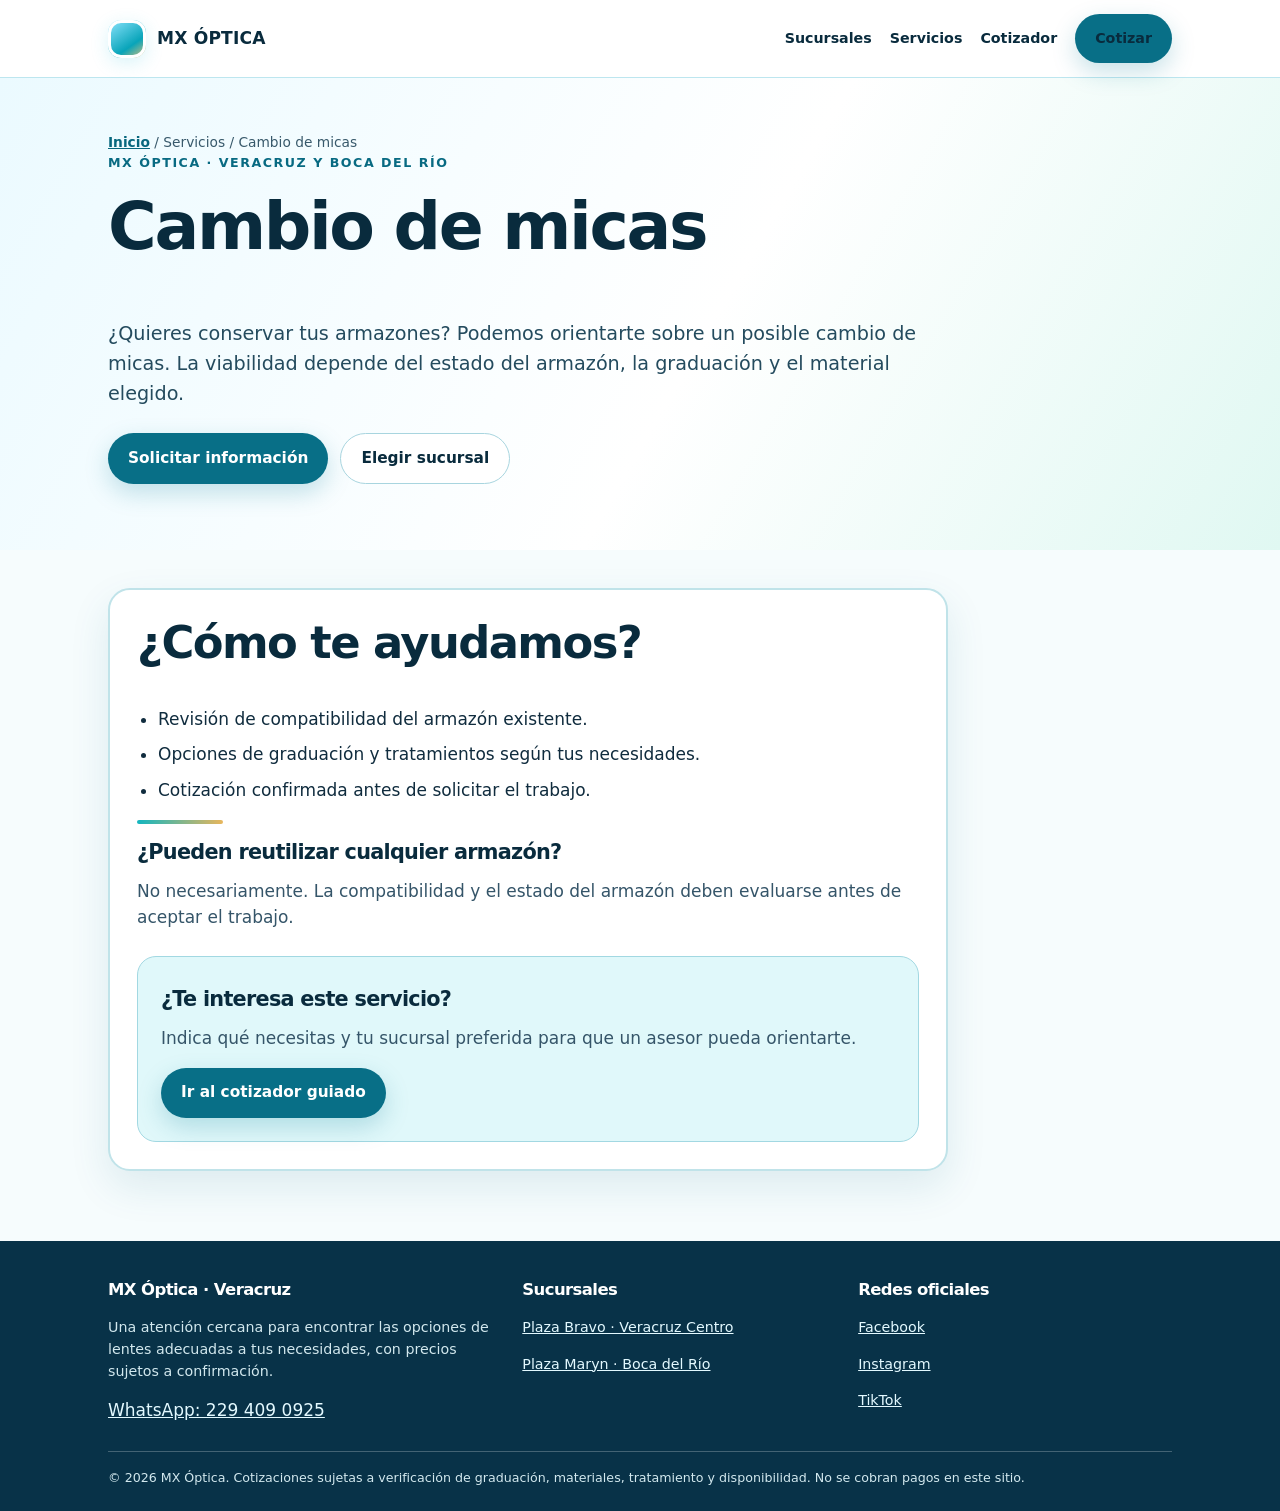
==== sitio/servicios/cambio-de-micas/index.html @ 4ad6c861 "feat: V4 GEO comercial MX Óptica con sucursales y cotizador WhatsApp (preview noindex)" ====
<!doctype html><html lang="es-MX"><head>
<meta charset="utf-8"><meta name="viewport" content="width=device-width, initial-scale=1">
<title>Cambio de micas en Veracruz y Boca del Río | MX Óptica</title><meta name="description" content="Pregunta por el cambio de micas de tus armazones actuales en MX Óptica. Compatibilidad y precios sujetos a revisión."><meta name="theme-color" content="#e9faff">
<meta property="og:type" content="website"><meta property="og:locale" content="es_MX"><meta property="og:site_name" content="MX Óptica"><meta property="og:title" content="Cambio de micas en Veracruz y Boca del Río | MX Óptica"><meta property="og:description" content="Pregunta por el cambio de micas de tus armazones actuales en MX Óptica. Compatibilidad y precios sujetos a revisión.">
<!-- CANONICAL_PENDING_DOMAIN -->
<link rel="stylesheet" href="../../assets/styles.css">
<script type="application/ld+json">{"@context":"https://schema.org","@type":"Service","name":"Cambio de micas","description":"Pregunta por el cambio de micas de tus armazones actuales en MX Óptica. Compatibilidad y precios sujetos a revisión.","areaServed":["Veracruz, Veracruz, México","Boca del Río, Veracruz, México"],"provider":{"@type":"Organization","name":"MX Óptica","telephone":"+52-229-409-0925"}}</script>
</head><body><a class="skip" href="#contenido">Ir al contenido principal</a>
<header class="site-header"><div class="wrap header-inner">
  <a class="logo" href="../../index.html" aria-label="MX Óptica — inicio"><span class="logo-mark" aria-hidden="true"></span><span>MX ÓPTICA</span></a>
  <nav class="site-nav" aria-label="Menú principal">
    <a href="../../index.html#sucursales">Sucursales</a><a href="../../index.html#servicios">Servicios</a><a class="nav-hide-mobile" href="../../index.html#cotizador">Cotizador</a>
    <a class="btn btn-primary" href="../../index.html#cotizador">Cotizar</a>
  </nav>
</div></header><main id="contenido"><section class="page-hero"><div class="wrap"><nav class="breadcrumb" aria-label="Ruta de navegación"><a href="../../index.html">Inicio</a> / Servicios / Cambio de micas</nav><div class="eyebrow">MX Óptica · Veracruz y Boca del Río</div><h1>Cambio de micas</h1><p class="intro">¿Quieres conservar tus armazones? Podemos orientarte sobre un posible cambio de micas. La viabilidad depende del estado del armazón, la graduación y el material elegido.</p><div class="hero-actions"><a href="../../index.html#cotizador" class="btn btn-primary">Solicitar información</a><a href="../../index.html#sucursales" class="btn btn-white">Elegir sucursal</a></div></div></section><section class="page-content"><div class="wrap"><article class="card main-card"><h2>¿Cómo te ayudamos?</h2><ul class="bullet"><li>Revisión de compatibilidad del armazón existente.</li><li>Opciones de graduación y tratamientos según tus necesidades.</li><li>Cotización confirmada antes de solicitar el trabajo.</li></ul><div class="accent-rule"></div><h3>¿Pueden reutilizar cualquier armazón?</h3><p>No necesariamente. La compatibilidad y el estado del armazón deben evaluarse antes de aceptar el trabajo.</p><div class="cta-band"><h3>¿Te interesa este servicio?</h3><p>Indica qué necesitas y tu sucursal preferida para que un asesor pueda orientarte.</p><a href="../../index.html#cotizador" class="btn btn-primary">Ir al cotizador guiado</a></div></article></div></section></main><footer class="site-footer"><div class="wrap">
  <div class="footer-grid"><div><h3>MX Óptica · Veracruz</h3><p>Una atención cercana para encontrar las opciones de lentes adecuadas a tus necesidades, con precios sujetos a confirmación.</p><a href="https://wa.me/522294090925" rel="noopener noreferrer" target="_blank">WhatsApp: 229 409 0925</a></div>
  <div><h3>Sucursales</h3><p><a href="../../sucursales/plaza-bravo/">Plaza Bravo · Veracruz Centro</a></p><p><a href="../../sucursales/plaza-maryn/">Plaza Maryn · Boca del Río</a></p></div>
  <div><h3>Redes oficiales</h3><p><a href="https://www.facebook.com/mxoptica" rel="noopener noreferrer" target="_blank">Facebook</a></p><p><a href="https://www.instagram.com/mxoptica/" rel="noopener noreferrer" target="_blank">Instagram</a></p><p><a href="https://www.tiktok.com/@mxoptica" rel="noopener noreferrer" target="_blank">TikTok</a></p></div></div>
  <div class="footer-bottom">© 2026 MX Óptica. Cotizaciones sujetas a verificación de graduación, materiales, tratamiento y disponibilidad. No se cobran pagos en este sitio.</div>
</div></footer><script src="../../assets/quote.js" defer></script></body></html>
---- sitio/assets/styles.css ----
/* MX Óptica — V4 GEO Celestial Aqua. Comercial pública sin panel. */
:root{color-scheme:light;--sky:#e9faff;--mint:#defbf4;--aqua:#0a8da0;--aqua-deep:#07677e;--navy:#092b3d;--text:#102c3e;--muted:#35586b;--line:#b9e2e9;--surface:#fff;--soft:#f1fcfd;--gold:#e8b65c;--glow:rgba(44,193,221,.18);--radius:22px;--shadow:0 16px 40px rgba(15,103,129,.11)}
*,*::before,*::after{box-sizing:border-box}html{scroll-behavior:smooth}body{margin:0;background:#f6fcfd;color:var(--text);font-family:Inter,ui-sans-serif,system-ui,-apple-system,BlinkMacSystemFont,"Segoe UI",Arial,sans-serif;font-size:17px;line-height:1.55}a{color:var(--aqua-deep)}a:hover{text-decoration-thickness:2px}button,input,select,textarea{font:inherit}button{cursor:pointer}button:focus-visible,a:focus-visible,input:focus-visible,select:focus-visible,textarea:focus-visible{outline:3px solid #e6a437;outline-offset:3px}img{max-width:100%;height:auto}h1,h2,h3,p{margin-top:0}h1,h2,h3{line-height:1.15;letter-spacing:-.035em;color:var(--navy)}h1{font-size:clamp(2.5rem,6.4vw,5.1rem);font-weight:850}h2{font-size:clamp(1.75rem,4vw,2.8rem);font-weight:820}h3{font-size:1.3rem}p{max-width:72ch}small,.small{font-size:.88rem}.muted{color:var(--muted)}.wrap{max-width:1120px;margin-inline:auto;padding-inline:clamp(17px,3vw,28px)}.skip{position:absolute;top:-100px;left:12px;background:white;padding:12px;z-index:999}.skip:focus{top:12px}.site-header{position:sticky;top:0;z-index:40;background:rgba(255,255,255,.97);border-bottom:1px solid #bde6ef;backdrop-filter:blur(16px)}.header-inner{min-height:77px;display:flex;align-items:center;justify-content:space-between;gap:22px}.logo{display:flex;align-items:center;gap:11px;text-decoration:none;color:var(--navy);font-weight:900;letter-spacing:.01em;white-space:nowrap;font-size:1.07rem}.logo-mark{display:inline-block;width:38px;height:38px;border-radius:13px;background:linear-gradient(145deg,#90e6ff,#08a4b9 65%,#e9c177);box-shadow:inset 0 0 0 3px #fff,0 5px 18px var(--glow)}.site-nav{display:flex;align-items:center;gap:18px;flex-wrap:wrap}.site-nav a{text-decoration:none;font-size:.89rem;color:var(--navy);font-weight:720}.site-nav a:hover{text-decoration:underline}.btn{border:0;border-radius:999px;display:inline-flex;align-items:center;justify-content:center;text-decoration:none;padding:13px 20px;min-height:48px;font-size:.96rem;font-weight:800;gap:8px;transition:transform .18s,box-shadow .18s;white-space:normal;text-align:center}.btn:hover{transform:translateY(-1px)}.btn-primary{color:#fff;background:#086f87;box-shadow:0 9px 24px rgba(0,122,149,.22)}.btn-primary:hover{color:#fff;background:#075b71}.btn-white{background:#fff;border:1px solid #a8d5df;color:var(--navy)}.btn-white:hover{color:var(--navy)}.btn-outline{border:2px solid #087789;color:#075870;background:#f0fdff}.topline{padding:9px 0;text-align:center;font-size:.84rem;font-weight:750;letter-spacing:.02em;background:#0b647a;color:#fff}.hero{position:relative;overflow:hidden;background:radial-gradient(circle at 84% 15%,#b8f2ff 0%,transparent 38%),linear-gradient(115deg,#fafdff 0%,#e6faff 48%,#def9f4 80%,#fff6e9 100%);padding:clamp(36px,6vw,84px) 0 clamp(44px,6vw,74px)}.hero-grid{display:grid;grid-template-columns:1.15fr .85fr;align-items:center;gap:42px}.eyebrow{text-transform:uppercase;font-weight:900;color:#086a82;letter-spacing:.12em;font-size:.79rem;margin-bottom:15px}.hero-lead{font-size:clamp(1.08rem,2.2vw,1.28rem);line-height:1.6;color:#254c60;max-width:52ch}.hero-actions{display:flex;gap:12px;flex-wrap:wrap;margin:24px 0}.highlights{display:flex;flex-wrap:wrap;gap:9px;margin-top:20px}.chip{border:1px solid #9dd9e1;color:#075769;background:#e7fbff;font-weight:750;font-size:.85rem;border-radius:999px;padding:8px 12px}.optic-art{height:410px;border-radius:40px;position:relative;isolation:isolate;overflow:hidden;background:radial-gradient(circle at 40% 25%,#fff 0%,#dafaff 25%,#66c6db 68%,#0f829d 100%);border:8px solid #fff;box-shadow:0 30px 65px rgba(16,123,151,.22)}.optic-art::before{content:"";position:absolute;width:350px;height:350px;max-width:85%;aspect-ratio:1;border:22px solid rgba(255,255,255,.8);border-radius:50%;top:-48px;right:-60px;box-shadow:0 0 0 18px rgba(230,195,109,.35),inset 0 0 38px rgba(8,122,160,.14)}.optic-art::after{content:"";position:absolute;inset:40% -30% -90%;border-radius:50%;background:radial-gradient(circle,rgba(3,65,87,.85),transparent 70%);z-index:-1}.optic-motto{position:absolute;bottom:32px;left:27px;right:22px;color:#fff;font-size:2.05rem;font-weight:900;letter-spacing:-.04em;text-shadow:0 2px 15px rgba(2,72,101,.55);line-height:1.07}.optic-motto small{display:block;color:#fff;font-size:.85rem;letter-spacing:.06em;margin-bottom:14px;font-weight:700}.section{padding:clamp(42px,7vw,84px) 0}.section-white{background:white}.section-sky{background:linear-gradient(135deg,#eefbff,#dff9f3)}.section-head{max-width:760px;margin-bottom:24px}.section-head p{font-size:1.06rem;color:var(--muted)}.grid{display:grid;grid-template-columns:repeat(3,minmax(0,1fr));gap:17px}.grid-2{display:grid;grid-template-columns:repeat(2,minmax(0,1fr));gap:18px}.card{background:#fff;border:2px solid #c0e3e9;border-radius:var(--radius);padding:clamp(19px,2.3vw,27px);box-shadow:var(--shadow)}.card p{color:#355569}.card a:not(.btn){font-weight:800}.kicker{color:#08718a;font-size:.78rem;letter-spacing:.11em;text-transform:uppercase;font-weight:900}.card h3{margin:8px 0 13px}.inline-tags{display:flex;gap:9px;flex-wrap:wrap}.tag{border-radius:12px;padding:6px 10px;background:#e5f9fc;font-size:.78rem;font-weight:800;color:#166079}.service-card{display:flex;flex-direction:column}.service-card .go{margin-top:auto;padding-top:16px}.section-cta{padding:24px;background:#083b51;color:#fff;border-radius:25px;display:flex;justify-content:space-between;align-items:center;gap:20px}.section-cta h2{font-size:1.6rem;color:white;margin:0}.section-cta p{margin:4px 0;color:#dcf7fc}.hours{width:100%;border-collapse:collapse;margin:10px 0 20px}.hours td{border-bottom:1px solid #c4e3e8;padding:9px 4px;vertical-align:top}.hours td:last-child{text-align:right;font-weight:750}.geo-branches .card{height:100%}.geo-branches address{font-style:normal;font-weight:650;margin:12px 0}.geo-branches .links{display:flex;gap:9px;flex-wrap:wrap}.quote-grid{display:grid;grid-template-columns:1.04fr .96fr;gap:18px;align-items:start}.input-row{margin-bottom:15px}.input-row label{display:block;font-weight:760;color:#112f41;margin-bottom:7px}.field{width:100%;display:block;min-height:50px;background:#fff;border:2px solid #a9d4dd;border-radius:13px;padding:12px 14px;color:#112c3e}.field:focus-visible{outline:none;border-color:#006b83;box-shadow:0 0 0 4px rgba(8,141,160,.16)}textarea.field{min-height:96px;resize:vertical}.quote-summary{position:sticky;top:100px}.summary-line{display:flex;justify-content:space-between;gap:20px;border-bottom:1px solid #bfdee5;padding:13px 0}.summary-line strong{text-align:right}.note{border-left:5px solid #ba8725;padding:14px 17px;border-radius:10px;background:#fff6df;color:#58421d;font-size:.93rem}.quote-state{font-size:1.1rem;font-weight:900;color:#006b84;margin:18px 0}.quote-summary .btn{width:100%;margin-top:15px}.footnote{font-size:.85rem;color:#456275}.faq{max-width:860px;display:grid;gap:12px}.faq details{border:2px solid #bbdfe8;border-radius:17px;background:#fff;padding:17px 19px}.faq summary{font-size:1.04rem;color:var(--navy);font-weight:800;cursor:pointer}.faq p{margin:14px 0 0;color:var(--muted)}.breadcrumb{font-size:.86rem;color:#38596b;padding-top:22px}.breadcrumb a{font-weight:700}.page-hero{background:linear-gradient(120deg,#ebfaff,#fff 55%,#e0f8f2);padding:32px 0 42px}.page-hero h1{font-size:clamp(2.25rem,6vw,4.15rem);max-width:920px}.page-hero .intro{font-size:1.2rem;max-width:70ch;color:#244b5e}.page-content{padding:38px 0 70px}.page-content .main-card{max-width:840px}.bullet{padding-left:21px}.bullet li{margin:9px 0}.cta-band{margin-top:25px;padding:23px;border-radius:19px;background:#e0f8fa;border:1px solid #a2d8e2}.site-footer{background:#083248;color:#fff;padding:40px 0 23px}.footer-grid{display:grid;grid-template-columns:1.25fr 1fr 1fr;gap:22px}.site-footer a{color:#e3f9ff}.site-footer h3{color:#fff;font-size:1.03rem}.site-footer p{color:#d2e8ee;font-size:.89rem}.footer-bottom{border-top:1px solid rgba(255,255,255,.24);margin-top:26px;padding-top:16px;font-size:.79rem;color:#d2e8ee}.sr-only{position:absolute!important;width:1px;height:1px;clip:rect(0,0,0,0);white-space:nowrap;overflow:hidden}.accent-rule{height:4px;max-width:86px;background:linear-gradient(90deg,#13b6c0,#e8b65c);border-radius:3px;margin:17px 0}.pill-verified{display:inline-flex;gap:8px;align-items:center;background:#dff8f4;border:1px solid #a5dcd4;border-radius:12px;padding:9px 12px;color:#075d57;font-weight:760;font-size:.84rem}.foot-links{display:flex;gap:14px;flex-wrap:wrap}.empty-price{background:#eaf8fb;border:2px solid #a7d4df;border-radius:14px;padding:14px;text-align:center;font-weight:850;color:#075b71}.callout{padding:20px;border-radius:19px;border:2px solid #b7dee5;background:#f0fbfd}
@media(max-width:900px){.hero-grid{grid-template-columns:1fr}.optic-art{height:260px}.grid{grid-template-columns:repeat(2,minmax(0,1fr))}.quote-grid,.footer-grid{grid-template-columns:1fr}.quote-summary{position:static}.site-nav{gap:12px}.section-cta{flex-wrap:wrap}}
@media(max-width:600px){body{font-size:17px}.header-inner{padding-block:11px;min-height:70px;align-items:flex-start}.site-nav{justify-content:flex-end;gap:9px}.site-nav a{font-size:.82rem}.site-nav .nav-hide-mobile{display:none}.logo{font-size:.98rem}.logo-mark{width:31px;height:31px}.header-inner>.btn{display:none}.grid,.grid-2{grid-template-columns:1fr}.hero{padding:33px 0 48px}.optic-art{height:230px;border-width:6px}.optic-motto{font-size:1.75rem}.hero-actions>.btn{width:100%}.section{padding:40px 0}.card{padding:20px}.quote-summary .summary-line{font-size:.94rem}.site-footer{padding-top:30px}}
@media(prefers-reduced-motion:reduce){*,*::before,*::after{scroll-behavior:auto!important;transition:none!important}}
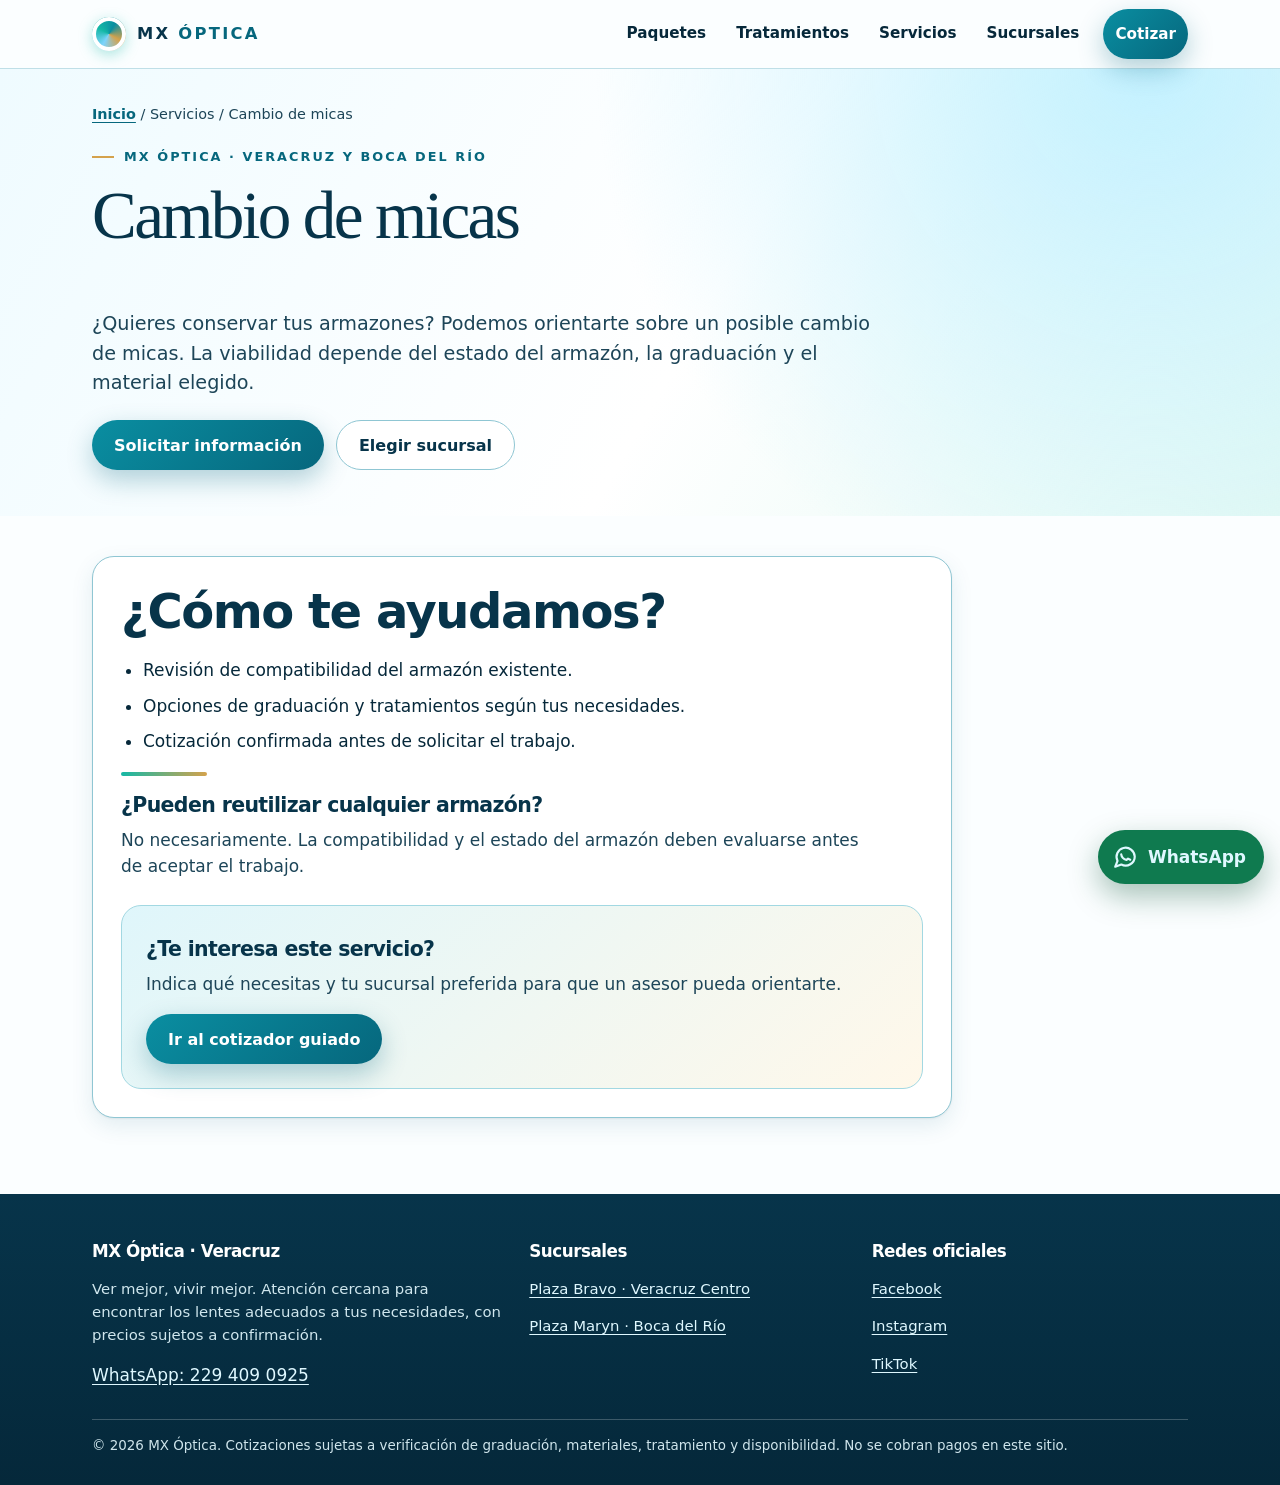
==== commit 994273a8: "feat(v5): diseño cinematográfico «Ver mejor, vivir mejor» en rama aislada - Portada con la protagoni" ====
--- a/sitio/servicios/cambio-de-micas/index.html
+++ b/sitio/servicios/cambio-de-micas/index.html
@@ -1,20 +1,29 @@
-<!doctype html><html lang="es-MX"><head>
-<meta charset="utf-8"><meta name="viewport" content="width=device-width, initial-scale=1">
-<title>Cambio de micas en Veracruz y Boca del Río | MX Óptica</title><meta name="description" content="Pregunta por el cambio de micas de tus armazones actuales en MX Óptica. Compatibilidad y precios sujetos a revisión."><meta name="theme-color" content="#e9faff">
+<!doctype html><html lang="es-MX" class="no-js"><head>
+<meta charset="utf-8"><script>document.documentElement.className=document.documentElement.className.replace('no-js','js')</script><meta name="viewport" content="width=device-width, initial-scale=1">
+<title>Cambio de micas en Veracruz y Boca del Río | MX Óptica</title><meta name="description" content="Pregunta por el cambio de micas de tus armazones actuales en MX Óptica. Compatibilidad y precios sujetos a revisión."><meta name="theme-color" content="#07344a">
 <meta property="og:type" content="website"><meta property="og:locale" content="es_MX"><meta property="og:site_name" content="MX Óptica"><meta property="og:title" content="Cambio de micas en Veracruz y Boca del Río | MX Óptica"><meta property="og:description" content="Pregunta por el cambio de micas de tus armazones actuales en MX Óptica. Compatibilidad y precios sujetos a revisión.">
-<!-- CANONICAL_PENDING_DOMAIN -->
+<link rel="canonical" href="https://mxoptica.com/servicios/cambio-de-micas/">
+<meta property="og:url" content="https://mxoptica.com/servicios/cambio-de-micas/">
 <link rel="stylesheet" href="../../assets/styles.css">
-<script type="application/ld+json">{"@context":"https://schema.org","@type":"Service","name":"Cambio de micas","description":"Pregunta por el cambio de micas de tus armazones actuales en MX Óptica. Compatibilidad y precios sujetos a revisión.","areaServed":["Veracruz, Veracruz, México","Boca del Río, Veracruz, México"],"provider":{"@type":"Organization","name":"MX Óptica","telephone":"+52-229-409-0925"}}</script>
+<script type="application/ld+json">{"@context":"https://schema.org","@type":"Service","name":"Cambio de micas","description":"Pregunta por el cambio de micas de tus armazones actuales en MX Óptica. Compatibilidad y precios sujetos a revisión.","areaServed":["Veracruz, Veracruz, México","Boca del Río, Veracruz, México"],"provider":{"@type":"Organization","name":"MX Óptica","telephone":"+52-229-409-0925","url":"https://mxoptica.com/"},"url":"https://mxoptica.com/servicios/cambio-de-micas/"}</script>
+<script async src="https://www.googletagmanager.com/gtag/js?id=G-1YKC3ZT1P1"></script>
+<script>window.dataLayer=window.dataLayer||[];function gtag(){dataLayer.push(arguments);}gtag('js',new Date());gtag('config','G-1YKC3ZT1P1',{allow_google_signals:false,allow_ad_personalization_signals:false});</script>
 </head><body><a class="skip" href="#contenido">Ir al contenido principal</a>
 <header class="site-header"><div class="wrap header-inner">
-  <a class="logo" href="../../index.html" aria-label="MX Óptica — inicio"><span class="logo-mark" aria-hidden="true"></span><span>MX ÓPTICA</span></a>
-  <nav class="site-nav" aria-label="Menú principal">
-    <a href="../../index.html#sucursales">Sucursales</a><a href="../../index.html#servicios">Servicios</a><a class="nav-hide-mobile" href="../../index.html#cotizador">Cotizador</a>
-    <a class="btn btn-primary" href="../../index.html#cotizador">Cotizar</a>
+  <a class="logo" href="../../" aria-label="MX Óptica — inicio"><span class="logo-mark" aria-hidden="true"></span><span>MX <b>ÓPTICA</b></span></a>
+  <button class="menu-toggle" type="button" aria-expanded="false" aria-controls="menu-principal" aria-label="Abrir menú"><span class="bars" aria-hidden="true"></span></button>
+  <nav class="site-nav" id="menu-principal" aria-label="Menú principal">
+    <a href="../../#paquetes">Paquetes</a><a href="../../#tratamientos">Tratamientos</a><a href="../../#servicios">Servicios</a><a href="../../#sucursales">Sucursales</a>
+    <a class="btn btn-primary" href="../../#cotizador">Cotizar</a>
   </nav>
-</div></header><main id="contenido"><section class="page-hero"><div class="wrap"><nav class="breadcrumb" aria-label="Ruta de navegación"><a href="../../index.html">Inicio</a> / Servicios / Cambio de micas</nav><div class="eyebrow">MX Óptica · Veracruz y Boca del Río</div><h1>Cambio de micas</h1><p class="intro">¿Quieres conservar tus armazones? Podemos orientarte sobre un posible cambio de micas. La viabilidad depende del estado del armazón, la graduación y el material elegido.</p><div class="hero-actions"><a href="../../index.html#cotizador" class="btn btn-primary">Solicitar información</a><a href="../../index.html#sucursales" class="btn btn-white">Elegir sucursal</a></div></div></section><section class="page-content"><div class="wrap"><article class="card main-card"><h2>¿Cómo te ayudamos?</h2><ul class="bullet"><li>Revisión de compatibilidad del armazón existente.</li><li>Opciones de graduación y tratamientos según tus necesidades.</li><li>Cotización confirmada antes de solicitar el trabajo.</li></ul><div class="accent-rule"></div><h3>¿Pueden reutilizar cualquier armazón?</h3><p>No necesariamente. La compatibilidad y el estado del armazón deben evaluarse antes de aceptar el trabajo.</p><div class="cta-band"><h3>¿Te interesa este servicio?</h3><p>Indica qué necesitas y tu sucursal preferida para que un asesor pueda orientarte.</p><a href="../../index.html#cotizador" class="btn btn-primary">Ir al cotizador guiado</a></div></article></div></section></main><footer class="site-footer"><div class="wrap">
-  <div class="footer-grid"><div><h3>MX Óptica · Veracruz</h3><p>Una atención cercana para encontrar las opciones de lentes adecuadas a tus necesidades, con precios sujetos a confirmación.</p><a href="https://wa.me/522294090925" rel="noopener noreferrer" target="_blank">WhatsApp: 229 409 0925</a></div>
+</div></header>
+<main id="contenido"><section class="page-hero"><div class="wrap"><nav class="breadcrumb" aria-label="Ruta de navegación"><a href="../../">Inicio</a> / Servicios / Cambio de micas</nav><div class="eyebrow">MX Óptica · Veracruz y Boca del Río</div><h1>Cambio de micas</h1><p class="intro">¿Quieres conservar tus armazones? Podemos orientarte sobre un posible cambio de micas. La viabilidad depende del estado del armazón, la graduación y el material elegido.</p><div class="hero-actions"><a href="../../#cotizador" class="btn btn-primary">Solicitar información</a><a href="../../#sucursales" class="btn btn-white">Elegir sucursal</a></div></div></section><section class="page-content"><div class="wrap"><article class="card main-card"><h2>¿Cómo te ayudamos?</h2><ul class="bullet"><li>Revisión de compatibilidad del armazón existente.</li><li>Opciones de graduación y tratamientos según tus necesidades.</li><li>Cotización confirmada antes de solicitar el trabajo.</li></ul><div class="accent-rule"></div><h3>¿Pueden reutilizar cualquier armazón?</h3><p>No necesariamente. La compatibilidad y el estado del armazón deben evaluarse antes de aceptar el trabajo.</p><div class="cta-band"><h3>¿Te interesa este servicio?</h3><p>Indica qué necesitas y tu sucursal preferida para que un asesor pueda orientarte.</p><a href="../../#cotizador" class="btn btn-primary">Ir al cotizador guiado</a></div></article></div></section></main>
+<footer class="site-footer"><div class="wrap">
+  <div class="footer-grid"><div><h3>MX Óptica · Veracruz</h3><p>Ver mejor, vivir mejor. Atención cercana para encontrar los lentes adecuados a tus necesidades, con precios sujetos a confirmación.</p><a href="https://wa.me/522294090925" rel="noopener noreferrer" target="_blank">WhatsApp: 229 409 0925</a></div>
   <div><h3>Sucursales</h3><p><a href="../../sucursales/plaza-bravo/">Plaza Bravo · Veracruz Centro</a></p><p><a href="../../sucursales/plaza-maryn/">Plaza Maryn · Boca del Río</a></p></div>
   <div><h3>Redes oficiales</h3><p><a href="https://www.facebook.com/mxoptica" rel="noopener noreferrer" target="_blank">Facebook</a></p><p><a href="https://www.instagram.com/mxoptica/" rel="noopener noreferrer" target="_blank">Instagram</a></p><p><a href="https://www.tiktok.com/@mxoptica" rel="noopener noreferrer" target="_blank">TikTok</a></p></div></div>
   <div class="footer-bottom">© 2026 MX Óptica. Cotizaciones sujetas a verificación de graduación, materiales, tratamiento y disponibilidad. No se cobran pagos en este sitio.</div>
-</div></footer><script src="../../assets/quote.js" defer></script></body></html>+</div>
+<a class="wa-float" href="https://wa.me/522294090925" target="_blank" rel="noopener noreferrer" data-wa-location="flotante" aria-label="Escribir a MX Óptica por WhatsApp"><svg viewBox="0 0 24 24" fill="none" stroke="currentColor" stroke-width="2" stroke-linecap="round" stroke-linejoin="round" aria-hidden="true"><path d="M21 11.5a8.4 8.4 0 0 1-12.4 7.4L3 21l2.1-5.4A8.4 8.4 0 1 1 21 11.5z"/><path d="M8.5 9.5c.3 2.2 2.3 4.4 4.9 5.2l1.4-1.2 2 1"/></svg><span class="wa-label">WhatsApp</span></a>
+</footer>
+<script src="../../assets/site.js" defer></script><script src="../../assets/precios.js" defer></script><script src="../../assets/quote.js" defer></script><script src="../../assets/analytics.js" defer></script></body></html>
--- a/sitio/assets/styles.css
+++ b/sitio/assets/styles.css
@@ -1,6 +1,328 @@
-/* MX Óptica — V4 GEO Celestial Aqua. Comercial pública sin panel. */
-:root{color-scheme:light;--sky:#e9faff;--mint:#defbf4;--aqua:#0a8da0;--aqua-deep:#07677e;--navy:#092b3d;--text:#102c3e;--muted:#35586b;--line:#b9e2e9;--surface:#fff;--soft:#f1fcfd;--gold:#e8b65c;--glow:rgba(44,193,221,.18);--radius:22px;--shadow:0 16px 40px rgba(15,103,129,.11)}
-*,*::before,*::after{box-sizing:border-box}html{scroll-behavior:smooth}body{margin:0;background:#f6fcfd;color:var(--text);font-family:Inter,ui-sans-serif,system-ui,-apple-system,BlinkMacSystemFont,"Segoe UI",Arial,sans-serif;font-size:17px;line-height:1.55}a{color:var(--aqua-deep)}a:hover{text-decoration-thickness:2px}button,input,select,textarea{font:inherit}button{cursor:pointer}button:focus-visible,a:focus-visible,input:focus-visible,select:focus-visible,textarea:focus-visible{outline:3px solid #e6a437;outline-offset:3px}img{max-width:100%;height:auto}h1,h2,h3,p{margin-top:0}h1,h2,h3{line-height:1.15;letter-spacing:-.035em;color:var(--navy)}h1{font-size:clamp(2.5rem,6.4vw,5.1rem);font-weight:850}h2{font-size:clamp(1.75rem,4vw,2.8rem);font-weight:820}h3{font-size:1.3rem}p{max-width:72ch}small,.small{font-size:.88rem}.muted{color:var(--muted)}.wrap{max-width:1120px;margin-inline:auto;padding-inline:clamp(17px,3vw,28px)}.skip{position:absolute;top:-100px;left:12px;background:white;padding:12px;z-index:999}.skip:focus{top:12px}.site-header{position:sticky;top:0;z-index:40;background:rgba(255,255,255,.97);border-bottom:1px solid #bde6ef;backdrop-filter:blur(16px)}.header-inner{min-height:77px;display:flex;align-items:center;justify-content:space-between;gap:22px}.logo{display:flex;align-items:center;gap:11px;text-decoration:none;color:var(--navy);font-weight:900;letter-spacing:.01em;white-space:nowrap;font-size:1.07rem}.logo-mark{display:inline-block;width:38px;height:38px;border-radius:13px;background:linear-gradient(145deg,#90e6ff,#08a4b9 65%,#e9c177);box-shadow:inset 0 0 0 3px #fff,0 5px 18px var(--glow)}.site-nav{display:flex;align-items:center;gap:18px;flex-wrap:wrap}.site-nav a{text-decoration:none;font-size:.89rem;color:var(--navy);font-weight:720}.site-nav a:hover{text-decoration:underline}.btn{border:0;border-radius:999px;display:inline-flex;align-items:center;justify-content:center;text-decoration:none;padding:13px 20px;min-height:48px;font-size:.96rem;font-weight:800;gap:8px;transition:transform .18s,box-shadow .18s;white-space:normal;text-align:center}.btn:hover{transform:translateY(-1px)}.btn-primary{color:#fff;background:#086f87;box-shadow:0 9px 24px rgba(0,122,149,.22)}.btn-primary:hover{color:#fff;background:#075b71}.btn-white{background:#fff;border:1px solid #a8d5df;color:var(--navy)}.btn-white:hover{color:var(--navy)}.btn-outline{border:2px solid #087789;color:#075870;background:#f0fdff}.topline{padding:9px 0;text-align:center;font-size:.84rem;font-weight:750;letter-spacing:.02em;background:#0b647a;color:#fff}.hero{position:relative;overflow:hidden;background:radial-gradient(circle at 84% 15%,#b8f2ff 0%,transparent 38%),linear-gradient(115deg,#fafdff 0%,#e6faff 48%,#def9f4 80%,#fff6e9 100%);padding:clamp(36px,6vw,84px) 0 clamp(44px,6vw,74px)}.hero-grid{display:grid;grid-template-columns:1.15fr .85fr;align-items:center;gap:42px}.eyebrow{text-transform:uppercase;font-weight:900;color:#086a82;letter-spacing:.12em;font-size:.79rem;margin-bottom:15px}.hero-lead{font-size:clamp(1.08rem,2.2vw,1.28rem);line-height:1.6;color:#254c60;max-width:52ch}.hero-actions{display:flex;gap:12px;flex-wrap:wrap;margin:24px 0}.highlights{display:flex;flex-wrap:wrap;gap:9px;margin-top:20px}.chip{border:1px solid #9dd9e1;color:#075769;background:#e7fbff;font-weight:750;font-size:.85rem;border-radius:999px;padding:8px 12px}.optic-art{height:410px;border-radius:40px;position:relative;isolation:isolate;overflow:hidden;background:radial-gradient(circle at 40% 25%,#fff 0%,#dafaff 25%,#66c6db 68%,#0f829d 100%);border:8px solid #fff;box-shadow:0 30px 65px rgba(16,123,151,.22)}.optic-art::before{content:"";position:absolute;width:350px;height:350px;max-width:85%;aspect-ratio:1;border:22px solid rgba(255,255,255,.8);border-radius:50%;top:-48px;right:-60px;box-shadow:0 0 0 18px rgba(230,195,109,.35),inset 0 0 38px rgba(8,122,160,.14)}.optic-art::after{content:"";position:absolute;inset:40% -30% -90%;border-radius:50%;background:radial-gradient(circle,rgba(3,65,87,.85),transparent 70%);z-index:-1}.optic-motto{position:absolute;bottom:32px;left:27px;right:22px;color:#fff;font-size:2.05rem;font-weight:900;letter-spacing:-.04em;text-shadow:0 2px 15px rgba(2,72,101,.55);line-height:1.07}.optic-motto small{display:block;color:#fff;font-size:.85rem;letter-spacing:.06em;margin-bottom:14px;font-weight:700}.section{padding:clamp(42px,7vw,84px) 0}.section-white{background:white}.section-sky{background:linear-gradient(135deg,#eefbff,#dff9f3)}.section-head{max-width:760px;margin-bottom:24px}.section-head p{font-size:1.06rem;color:var(--muted)}.grid{display:grid;grid-template-columns:repeat(3,minmax(0,1fr));gap:17px}.grid-2{display:grid;grid-template-columns:repeat(2,minmax(0,1fr));gap:18px}.card{background:#fff;border:2px solid #c0e3e9;border-radius:var(--radius);padding:clamp(19px,2.3vw,27px);box-shadow:var(--shadow)}.card p{color:#355569}.card a:not(.btn){font-weight:800}.kicker{color:#08718a;font-size:.78rem;letter-spacing:.11em;text-transform:uppercase;font-weight:900}.card h3{margin:8px 0 13px}.inline-tags{display:flex;gap:9px;flex-wrap:wrap}.tag{border-radius:12px;padding:6px 10px;background:#e5f9fc;font-size:.78rem;font-weight:800;color:#166079}.service-card{display:flex;flex-direction:column}.service-card .go{margin-top:auto;padding-top:16px}.section-cta{padding:24px;background:#083b51;color:#fff;border-radius:25px;display:flex;justify-content:space-between;align-items:center;gap:20px}.section-cta h2{font-size:1.6rem;color:white;margin:0}.section-cta p{margin:4px 0;color:#dcf7fc}.hours{width:100%;border-collapse:collapse;margin:10px 0 20px}.hours td{border-bottom:1px solid #c4e3e8;padding:9px 4px;vertical-align:top}.hours td:last-child{text-align:right;font-weight:750}.geo-branches .card{height:100%}.geo-branches address{font-style:normal;font-weight:650;margin:12px 0}.geo-branches .links{display:flex;gap:9px;flex-wrap:wrap}.quote-grid{display:grid;grid-template-columns:1.04fr .96fr;gap:18px;align-items:start}.input-row{margin-bottom:15px}.input-row label{display:block;font-weight:760;color:#112f41;margin-bottom:7px}.field{width:100%;display:block;min-height:50px;background:#fff;border:2px solid #a9d4dd;border-radius:13px;padding:12px 14px;color:#112c3e}.field:focus-visible{outline:none;border-color:#006b83;box-shadow:0 0 0 4px rgba(8,141,160,.16)}textarea.field{min-height:96px;resize:vertical}.quote-summary{position:sticky;top:100px}.summary-line{display:flex;justify-content:space-between;gap:20px;border-bottom:1px solid #bfdee5;padding:13px 0}.summary-line strong{text-align:right}.note{border-left:5px solid #ba8725;padding:14px 17px;border-radius:10px;background:#fff6df;color:#58421d;font-size:.93rem}.quote-state{font-size:1.1rem;font-weight:900;color:#006b84;margin:18px 0}.quote-summary .btn{width:100%;margin-top:15px}.footnote{font-size:.85rem;color:#456275}.faq{max-width:860px;display:grid;gap:12px}.faq details{border:2px solid #bbdfe8;border-radius:17px;background:#fff;padding:17px 19px}.faq summary{font-size:1.04rem;color:var(--navy);font-weight:800;cursor:pointer}.faq p{margin:14px 0 0;color:var(--muted)}.breadcrumb{font-size:.86rem;color:#38596b;padding-top:22px}.breadcrumb a{font-weight:700}.page-hero{background:linear-gradient(120deg,#ebfaff,#fff 55%,#e0f8f2);padding:32px 0 42px}.page-hero h1{font-size:clamp(2.25rem,6vw,4.15rem);max-width:920px}.page-hero .intro{font-size:1.2rem;max-width:70ch;color:#244b5e}.page-content{padding:38px 0 70px}.page-content .main-card{max-width:840px}.bullet{padding-left:21px}.bullet li{margin:9px 0}.cta-band{margin-top:25px;padding:23px;border-radius:19px;background:#e0f8fa;border:1px solid #a2d8e2}.site-footer{background:#083248;color:#fff;padding:40px 0 23px}.footer-grid{display:grid;grid-template-columns:1.25fr 1fr 1fr;gap:22px}.site-footer a{color:#e3f9ff}.site-footer h3{color:#fff;font-size:1.03rem}.site-footer p{color:#d2e8ee;font-size:.89rem}.footer-bottom{border-top:1px solid rgba(255,255,255,.24);margin-top:26px;padding-top:16px;font-size:.79rem;color:#d2e8ee}.sr-only{position:absolute!important;width:1px;height:1px;clip:rect(0,0,0,0);white-space:nowrap;overflow:hidden}.accent-rule{height:4px;max-width:86px;background:linear-gradient(90deg,#13b6c0,#e8b65c);border-radius:3px;margin:17px 0}.pill-verified{display:inline-flex;gap:8px;align-items:center;background:#dff8f4;border:1px solid #a5dcd4;border-radius:12px;padding:9px 12px;color:#075d57;font-weight:760;font-size:.84rem}.foot-links{display:flex;gap:14px;flex-wrap:wrap}.empty-price{background:#eaf8fb;border:2px solid #a7d4df;border-radius:14px;padding:14px;text-align:center;font-weight:850;color:#075b71}.callout{padding:20px;border-radius:19px;border:2px solid #b7dee5;background:#f0fbfd}
-@media(max-width:900px){.hero-grid{grid-template-columns:1fr}.optic-art{height:260px}.grid{grid-template-columns:repeat(2,minmax(0,1fr))}.quote-grid,.footer-grid{grid-template-columns:1fr}.quote-summary{position:static}.site-nav{gap:12px}.section-cta{flex-wrap:wrap}}
-@media(max-width:600px){body{font-size:17px}.header-inner{padding-block:11px;min-height:70px;align-items:flex-start}.site-nav{justify-content:flex-end;gap:9px}.site-nav a{font-size:.82rem}.site-nav .nav-hide-mobile{display:none}.logo{font-size:.98rem}.logo-mark{width:31px;height:31px}.header-inner>.btn{display:none}.grid,.grid-2{grid-template-columns:1fr}.hero{padding:33px 0 48px}.optic-art{height:230px;border-width:6px}.optic-motto{font-size:1.75rem}.hero-actions>.btn{width:100%}.section{padding:40px 0}.card{padding:20px}.quote-summary .summary-line{font-size:.94rem}.site-footer{padding-top:30px}}
-@media(prefers-reduced-motion:reduce){*,*::before,*::after{scroll-behavior:auto!important;transition:none!important}}+/* MX Óptica — V5 Cinematográfica · «Ver mejor, vivir mejor».
+   Referencia visual: prototipo V4.5 (Drive). Paleta celeste, aqua, turquesa, blanco luminoso y dorado discreto.
+   Sin fuentes externas ni librerías: rendimiento móvil primero. */
+:root{
+  color-scheme:light;
+  --ink:#06283a;          /* texto principal, contraste AAA sobre blanco */
+  --ink-2:#1d4558;        /* texto secundario, AA+ */
+  --navy:#07344a;
+  --aqua:#0a8ea1;
+  --aqua-deep:#06677d;
+  --turq:#14b8a6;
+  --sky:#7dd3fc;
+  --sky-soft:#e7f8ff;
+  --mint:#dcfbf5;
+  --white:#fbfeff;
+  --gold:#d4a24c;
+  --gold-soft:#f6e6c2;
+  --line:#8fc6d3;
+  --card:#ffffff;
+  --card-blue:#e2f4fb;
+  --shadow-1:0 1px 2px rgba(6,40,58,.06),0 8px 22px rgba(6,90,115,.10);
+  --shadow-2:0 2px 4px rgba(6,40,58,.06),0 22px 48px rgba(6,90,115,.18);
+  --radius:22px;
+  --ease:cubic-bezier(.22,.8,.24,1);
+  --header-h:68px;
+}
+*,*::before,*::after{box-sizing:border-box}
+html{scroll-behavior:smooth;scroll-padding-top:calc(var(--header-h) + 12px);-webkit-text-size-adjust:100%}
+body{margin:0;background:var(--white);color:var(--ink);font-family:ui-sans-serif,system-ui,-apple-system,BlinkMacSystemFont,"Segoe UI",Roboto,Arial,sans-serif;font-size:17px;line-height:1.55;overflow-x:hidden}
+a{color:var(--aqua-deep);text-underline-offset:3px}
+a:hover{text-decoration-thickness:2px}
+button,input,select,textarea{font:inherit;color:inherit}
+button{cursor:pointer}
+:focus-visible{outline:3px solid #c48a21;outline-offset:3px;border-radius:6px}
+img,video{max-width:100%;display:block}
+h1,h2,h3,p{margin-top:0}
+h1,h2,h3{line-height:1.1;letter-spacing:-.03em;color:var(--navy)}
+h1{font-size:clamp(2.5rem,6.4vw,5rem);font-weight:850}
+h2{font-size:clamp(1.9rem,4.2vw,3rem);font-weight:820;margin-bottom:.4em}
+h3{font-size:1.28rem;font-weight:800}
+p{max-width:70ch}
+.wrap{max-width:1160px;margin-inline:auto;padding-inline:clamp(16px,3.4vw,32px)}
+.skip{position:absolute;top:-100px;left:12px;background:#fff;color:var(--ink);padding:12px 16px;z-index:999;border-radius:10px;font-weight:800}
+.skip:focus{top:12px}
+.sr-only{position:absolute!important;width:1px;height:1px;clip:rect(0,0,0,0);white-space:nowrap;overflow:hidden}
+
+/* ---------- Encabezado + menú móvil ---------- */
+.site-header{position:sticky;top:0;z-index:50;background:rgba(251,254,255,.88);backdrop-filter:saturate(1.4) blur(14px);-webkit-backdrop-filter:saturate(1.4) blur(14px);border-bottom:1px solid rgba(143,198,211,.55);transition:box-shadow .3s var(--ease),background .3s}
+.site-header.is-scrolled{box-shadow:0 6px 24px rgba(6,60,80,.10);background:rgba(251,254,255,.96)}
+.header-inner{min-height:var(--header-h);display:flex;align-items:center;justify-content:space-between;gap:18px}
+.logo{display:flex;align-items:center;gap:11px;text-decoration:none;color:var(--navy);font-weight:900;letter-spacing:.14em;white-space:nowrap;font-size:1.02rem}
+.logo b{color:var(--aqua-deep);font-weight:900}
+.logo-mark{display:inline-block;width:34px;height:34px;border-radius:50%;background:conic-gradient(from 210deg,#7dd3fc,#14b8a6,#0a8ea1,#d4a24c,#7dd3fc);box-shadow:inset 0 0 0 4px #fff,0 4px 14px rgba(20,184,166,.35)}
+.site-nav{display:flex;align-items:center;gap:6px}
+.site-nav a{text-decoration:none;font-size:.95rem;color:var(--ink);font-weight:750;padding:10px 12px;border-radius:999px;transition:background .2s,color .2s}
+.site-nav a:hover{background:var(--sky-soft);color:var(--aqua-deep)}
+.site-nav .btn{margin-left:6px}
+.site-nav a.btn-primary,.site-nav a.btn-primary:hover{color:#fff;background:linear-gradient(135deg,#0a8ea1,#06677d)}
+.menu-toggle{display:none;align-items:center;justify-content:center;width:46px;height:46px;border-radius:14px;border:1.5px solid var(--line);background:#fff;color:var(--navy)}
+.menu-toggle .bars,.menu-toggle .bars::before,.menu-toggle .bars::after{display:block;width:20px;height:2.4px;border-radius:2px;background:currentColor;position:relative;transition:transform .3s var(--ease),opacity .2s}
+.menu-toggle .bars::before,.menu-toggle .bars::after{content:"";position:absolute;left:0}
+.menu-toggle .bars::before{top:-6.5px}.menu-toggle .bars::after{top:6.5px}
+.menu-toggle[aria-expanded="true"] .bars{background:transparent}
+.menu-toggle[aria-expanded="true"] .bars::before{transform:translateY(6.5px) rotate(45deg)}
+.menu-toggle[aria-expanded="true"] .bars::after{transform:translateY(-6.5px) rotate(-45deg)}
+
+/* ---------- Botones ---------- */
+.btn{border:0;border-radius:999px;display:inline-flex;align-items:center;justify-content:center;gap:10px;text-decoration:none;padding:13px 22px;min-height:50px;font-size:1rem;font-weight:800;line-height:1.2;text-align:center;transition:transform .25s var(--ease),box-shadow .25s var(--ease),background .2s}
+.btn:hover{transform:translateY(-2px)}
+.btn:active{transform:translateY(0) scale(.98)}
+.btn-primary{color:#fff;background:linear-gradient(135deg,#0a8ea1,#06677d);box-shadow:0 10px 26px rgba(6,103,125,.30)}
+.btn-primary:hover{color:#fff;box-shadow:0 14px 32px rgba(6,103,125,.38)}
+.btn-white{background:#fff;border:1.5px solid var(--line);color:var(--navy)}
+.btn-white:hover{color:var(--navy);box-shadow:var(--shadow-1)}
+.btn-outline{border:2px solid var(--aqua-deep);color:var(--aqua-deep);background:#f2fdff}
+.btn-wa{background:#0f7a4f;color:#fff;box-shadow:0 10px 26px rgba(15,122,79,.28)}
+.btn-wa:hover{color:#fff;background:#0b6741}
+.btn .arrow{transition:transform .25s var(--ease)}
+.btn:hover .arrow{transform:translateX(4px)}
+
+/* ---------- Hero cinematográfico ---------- */
+.cinema{position:relative;isolation:isolate;overflow:hidden;background:radial-gradient(circle at 82% 12%,#bdf3ff 0,transparent 42%),radial-gradient(circle at 8% 90%,#d6fbf2 0,transparent 40%),linear-gradient(120deg,#fbfeff 0%,#e5f8ff 52%,#fff7e8 100%)}
+.cinema-grid{display:grid;grid-template-columns:1.05fr .95fr;gap:clamp(28px,5vw,64px);align-items:center;padding-block:clamp(36px,6vw,80px)}
+.cinema-kicker{font-size:.8rem;font-weight:900;letter-spacing:.28em;text-transform:uppercase;color:var(--aqua-deep);display:flex;align-items:center;gap:12px}
+.cinema-kicker::before{content:"";width:34px;height:2px;background:var(--gold)}
+.cinema h1{font-family:Georgia,"Times New Roman",serif;font-weight:400;font-size:clamp(3rem,7.2vw,6.1rem);letter-spacing:-.045em;line-height:.98;margin:18px 0 20px;color:var(--navy)}
+.cinema h1 em{font-style:italic;color:var(--aqua);display:block}
+.cinema-lead{font-size:clamp(1.1rem,1.9vw,1.3rem);color:var(--ink-2);max-width:46ch;line-height:1.55}
+.cinema-actions{display:flex;flex-wrap:wrap;gap:12px;margin:26px 0 22px}
+.chips{display:flex;flex-wrap:wrap;gap:8px;padding:0;margin:0;list-style:none}
+.chip{border:1.5px solid #a9dbe5;background:rgba(255,255,255,.8);color:var(--navy);font-weight:750;font-size:.86rem;border-radius:999px;padding:7px 13px}
+.chip-gold{border-color:#e2c27f;background:#fff8e8}
+.cinema-stage{position:relative;justify-self:center;width:min(100%,460px)}
+.cinema-frame{position:relative;aspect-ratio:9/14;border-radius:260px 260px 32px 32px;overflow:hidden;border:8px solid #fff;background:#bce9f0;box-shadow:0 40px 80px rgba(13,105,135,.28),0 0 0 1px rgba(143,198,211,.5)}
+.cinema-poster,.cinema-video{position:absolute;inset:0;width:100%;height:100%;object-fit:cover;object-position:50% 30%}
+.cinema-video{opacity:0;transition:opacity .9s var(--ease)}
+.cinema-video.is-playing{opacity:1}
+.cinema-frame::after{content:"";position:absolute;inset:0;pointer-events:none;background:linear-gradient(180deg,rgba(255,255,255,.12),transparent 30%,transparent 70%,rgba(6,40,58,.30))}
+.cinema-ring{position:absolute;inset:-26px -30px auto auto;width:150px;height:150px;border-radius:50%;border:2px solid rgba(212,162,76,.7);pointer-events:none;animation:float 9s ease-in-out infinite}
+.cinema-ring.r2{inset:auto auto 40px -38px;width:96px;height:96px;border-color:rgba(20,184,166,.6);animation-duration:11s;animation-direction:reverse}
+.cinema-badge{position:absolute;left:-18px;bottom:46px;z-index:2;background:rgba(255,255,255,.95);border:1px solid #cbe9f0;border-radius:18px;padding:12px 16px;box-shadow:var(--shadow-2);font-size:.86rem;font-weight:800;color:var(--navy);max-width:210px;line-height:1.3}
+.cinema-badge span{display:block;font-size:.72rem;letter-spacing:.14em;text-transform:uppercase;color:var(--aqua-deep);margin-bottom:3px}
+.video-toggle{position:absolute;right:14px;bottom:14px;z-index:3;border:1px solid rgba(255,255,255,.7);background:rgba(6,50,64,.72);color:#fff;border-radius:999px;padding:8px 14px;font-size:.8rem;font-weight:750;min-height:38px}
+.video-toggle[hidden]{display:none}
+@keyframes float{0%,100%{transform:translateY(0)}50%{transform:translateY(-12px)}}
+@keyframes rise{from{opacity:0;transform:translateY(22px)}to{opacity:1;transform:none}}
+@keyframes glow{0%,100%{box-shadow:0 10px 26px rgba(6,103,125,.30)}50%{box-shadow:0 10px 34px rgba(20,184,166,.55)}}
+.cinema-copy>*{animation:rise .9s var(--ease) both}
+.cinema-copy>:nth-child(2){animation-delay:.08s}.cinema-copy>:nth-child(3){animation-delay:.16s}.cinema-copy>:nth-child(4){animation-delay:.24s}.cinema-copy>:nth-child(5){animation-delay:.32s}
+.cinema-stage{animation:rise 1.1s .1s var(--ease) both}
+.cinema-actions .btn-primary{animation:glow 4.5s 2s ease-in-out infinite}
+
+/* ---------- Franja de confianza ---------- */
+.trustbar{background:var(--navy);color:#e9fbff}
+.trustbar ul{list-style:none;margin:0;padding:14px 0;display:flex;flex-wrap:wrap;justify-content:center;gap:10px 28px;font-weight:750;font-size:.92rem}
+.trustbar li{display:flex;align-items:center;gap:9px}
+.trustbar li::before{content:"";width:7px;height:7px;border-radius:50%;background:var(--gold)}
+
+/* ---------- Secciones ---------- */
+.section{padding:clamp(52px,8vw,100px) 0;position:relative}
+.section-white{background:#fff}
+.section-sky{background:linear-gradient(180deg,#eaf9ff 0%,#e2faf5 100%)}
+.section-aqua{background:linear-gradient(160deg,#dff6fb 0%,#ecfbf7 60%,#fff8ea 100%)}
+.section-wave::before{content:"";position:absolute;left:0;right:0;top:-1px;height:42px;background:inherit;clip-path:ellipse(70% 100% at 50% 0);opacity:.0}
+.section-head{max-width:760px;margin-bottom:30px}
+.section-head p{font-size:1.1rem;color:var(--ink-2)}
+.eyebrow{display:inline-flex;align-items:center;gap:10px;text-transform:uppercase;font-weight:900;color:var(--aqua-deep);letter-spacing:.16em;font-size:.8rem;margin-bottom:12px}
+.eyebrow::before{content:"";width:22px;height:2px;background:var(--gold)}
+.grid{display:grid;grid-template-columns:repeat(3,minmax(0,1fr));gap:18px}
+.grid-2{display:grid;grid-template-columns:repeat(2,minmax(0,1fr));gap:20px}
+.grid-4{display:grid;grid-template-columns:repeat(4,minmax(0,1fr));gap:16px}
+
+/* ---------- Tarjetas (diferenciadas del fondo) ---------- */
+.card{background:var(--card);border:1.5px solid var(--line);border-radius:var(--radius);padding:clamp(18px,2.3vw,28px);box-shadow:var(--shadow-1);transition:transform .35s var(--ease),box-shadow .35s var(--ease),border-color .3s}
+.card p{color:var(--ink-2)}
+.card h3{margin:8px 0 10px}
+.card-hover:hover{transform:translateY(-4px);box-shadow:var(--shadow-2);border-color:#5fb0c2}
+.kicker{color:var(--aqua-deep);font-size:.76rem;letter-spacing:.13em;text-transform:uppercase;font-weight:900}
+.pkg-card{background:linear-gradient(155deg,#d6f1fa 0%,#ecf8fd 100%);border-color:#7fbccb;display:flex;flex-direction:column}
+.pkg-card:nth-child(2n){background:linear-gradient(155deg,#dcecfa 0%,#eef7fd 100%)}
+.pkg-card h3{font-size:1.4rem;color:#052b40}
+.pkg-card .use{font-weight:600;color:var(--ink-2);margin-bottom:10px}
+.pkg-icon{width:46px;height:46px;border-radius:14px;display:grid;place-items:center;background:#fff;border:1.5px solid #b5dbe5;color:var(--aqua-deep);margin-bottom:6px}
+.price-tag{margin:auto 0 0;padding-top:14px;border-top:1px dashed #94c6d2}
+.price-tag .price{display:block;font-size:1.25rem;font-weight:850;color:var(--aqua-deep)}
+.price-tag .price-status{display:inline-block;margin-top:4px;font-size:.78rem;font-weight:800;color:#6a4b12;background:var(--gold-soft);border-radius:8px;padding:3px 8px}
+.price-tag .price-status.is-ok{color:#0b5a3a;background:#d8f5e6}
+.card-cta{margin-top:14px;align-self:flex-start;background:none;border:0;padding:6px 0;font-weight:850;color:var(--aqua-deep);display:inline-flex;gap:8px;align-items:center;text-decoration:underline;text-underline-offset:4px}
+.trt-card{background:linear-gradient(150deg,#fbffff 0%,#e5f4f9 100%);border-color:#93c9d4;display:flex;flex-direction:column;padding:16px 16px 14px}
+.trt-card h3{font-size:1.06rem;margin:6px 0 6px;color:#052b40}
+.trt-card p{font-size:.95rem;line-height:1.35;margin-bottom:8px}
+.trt-card .tariff{margin-top:auto;font-size:.86rem;font-weight:850;color:var(--aqua-deep)}
+.trt-card.combo{border-color:#d6b46d;background:linear-gradient(150deg,#fffdf6 0%,#f4f1e4 100%)}
+.trt-card.combo .kicker{color:#8a6416}
+.trt-card button{all:unset}
+.service-card{display:flex;flex-direction:column}
+.service-card .go{margin-top:auto;padding-top:14px}
+.service-card .go a{font-weight:850;text-decoration:none}
+.service-card .go a:hover{text-decoration:underline}
+
+/* ---------- Sucursales ---------- */
+.branch-card{position:relative;overflow:hidden}
+.branch-card::after{content:"";position:absolute;right:-60px;top:-60px;width:180px;height:180px;border-radius:50%;background:radial-gradient(circle,rgba(125,211,252,.35),transparent 70%);pointer-events:none}
+.branch-card address{font-style:normal;font-weight:700;margin:10px 0;color:var(--ink)}
+.hours{width:100%;border-collapse:collapse;margin:10px 0 18px}
+.hours td{border-bottom:1px solid #c4e3e8;padding:9px 4px;vertical-align:top}
+.hours td:last-child{text-align:right;font-weight:800}
+.links{display:flex;gap:10px;flex-wrap:wrap}
+
+/* ---------- Cotizador ---------- */
+.quote-shell{display:grid;grid-template-columns:1.1fr .9fr;gap:20px;align-items:start}
+.quote-form{background:#fff;border:1.5px solid var(--line);border-radius:26px;padding:clamp(18px,2.6vw,30px);box-shadow:var(--shadow-2)}
+.steps{display:grid;grid-template-columns:repeat(2,minmax(0,1fr));gap:14px 16px}
+.step{min-width:0}
+.step.full{grid-column:1/-1}
+.step label,.step legend{display:flex;align-items:center;gap:9px;font-weight:850;color:var(--ink);margin-bottom:7px;font-size:1rem;padding:0}
+.step-n{flex:0 0 26px;height:26px;border-radius:50%;display:grid;place-items:center;background:var(--navy);color:#fff;font-size:.8rem;font-weight:900}
+.field{width:100%;display:block;min-height:52px;background:#fff;border:1.5px solid #8eb9c5;border-radius:14px;padding:12px 40px 12px 14px;color:var(--ink);font-size:1rem;appearance:none;-webkit-appearance:none;transition:border-color .2s,box-shadow .2s}
+select.field{background-image:linear-gradient(45deg,transparent 50%,var(--aqua-deep) 50%),linear-gradient(135deg,var(--aqua-deep) 50%,transparent 50%);background-position:calc(100% - 20px) 52%,calc(100% - 14px) 52%;background-size:6px 6px;background-repeat:no-repeat}
+.field:focus-visible{outline:none;border-color:var(--aqua-deep);box-shadow:0 0 0 4px rgba(10,142,161,.2)}
+textarea.field{min-height:92px;resize:vertical;padding-right:14px}
+.hint{font-size:.85rem;color:var(--ink-2);margin:6px 0 0}
+.note{border-left:5px solid var(--gold);padding:13px 16px;border-radius:12px;background:#fff7e3;color:#4e3a13;font-size:.95rem;margin:18px 0 0}
+.quote-submit{width:100%;margin-top:18px;min-height:56px;font-size:1.08rem}
+.footnote{font-size:.88rem;color:var(--ink-2)}
+.quote-summary{position:sticky;top:calc(var(--header-h) + 16px);background:linear-gradient(160deg,#07344a 0%,#0a5b70 100%);color:#eafcff;border:0;border-radius:26px;padding:clamp(20px,2.6vw,30px);box-shadow:var(--shadow-2)}
+.quote-summary h3{color:#fff;margin-top:6px}
+.quote-summary .kicker{color:#9eeefa}
+.summary-line{display:flex;justify-content:space-between;gap:16px;border-bottom:1px solid rgba(255,255,255,.18);padding:11px 0;font-size:.97rem}
+.summary-line span{color:#bfe8f2}
+.summary-line strong{text-align:right;color:#fff}
+.quote-state{margin:18px 0 10px;padding:16px;border-radius:16px;background:rgba(255,255,255,.1);border:1px solid rgba(158,238,250,.35)}
+.quote-state .label{font-size:.78rem;letter-spacing:.14em;text-transform:uppercase;color:#9eeefa;font-weight:900}
+.quote-state .amount{display:block;font-size:clamp(1.6rem,3.5vw,2.1rem);font-weight:850;color:#fff;letter-spacing:-.02em;margin:4px 0 2px}
+.quote-state .status{display:inline-block;font-size:.8rem;font-weight:850;border-radius:8px;padding:3px 9px;background:var(--gold-soft);color:#5d420e}
+.quote-state .status.is-ok{background:#c9f3dd;color:#0b5a3a}
+.quote-state .explain{font-size:.88rem;color:#d3eef5;margin:8px 0 0}
+.quote-summary .footnote{color:#cfe9f0}
+.quote-summary .btn{width:100%;margin-top:12px}
+.quote-summary .btn-outline{background:#fff;color:var(--aqua-deep);border-color:#fff}
+
+/* ---------- FAQ ---------- */
+.faq{max-width:880px;display:grid;gap:12px}
+.faq details{border:1.5px solid #a9d6e1;border-radius:18px;background:#fff;padding:0;box-shadow:var(--shadow-1);transition:border-color .2s}
+.faq details[open]{border-color:var(--aqua)}
+.faq summary{font-size:1.08rem;color:var(--navy);font-weight:850;cursor:pointer;padding:18px 52px 18px 20px;position:relative;list-style:none}
+.faq summary::-webkit-details-marker{display:none}
+.faq summary::after{content:"+";position:absolute;right:18px;top:50%;transform:translateY(-50%);width:28px;height:28px;border-radius:50%;display:grid;place-items:center;background:var(--sky-soft);color:var(--aqua-deep);font-weight:900;transition:transform .3s var(--ease)}
+.faq details[open] summary::after{transform:translateY(-50%) rotate(45deg)}
+.faq details p{margin:0;padding:0 20px 18px;color:var(--ink-2)}
+
+/* ---------- Banda CTA ---------- */
+.section-cta{padding:clamp(24px,4vw,40px);background:linear-gradient(130deg,#07344a,#0a7487 70%,#14b8a6);color:#fff;border-radius:28px;display:flex;justify-content:space-between;align-items:center;gap:20px;flex-wrap:wrap;box-shadow:var(--shadow-2)}
+.section-cta h2{color:#fff;margin:0 0 6px;font-size:clamp(1.5rem,3vw,2.2rem)}
+.section-cta p{margin:0;color:#e2f8fc}
+
+/* ---------- Páginas internas ---------- */
+.breadcrumb{font-size:.9rem;color:var(--ink-2);padding-top:6px;margin-bottom:14px}
+.breadcrumb a{font-weight:750}
+.page-hero{position:relative;overflow:hidden;background:radial-gradient(circle at 90% 0,#c4f1ff 0,transparent 45%),linear-gradient(120deg,#effbff,#fff 55%,#e3f9f3);padding:28px 0 46px}
+.page-hero h1{font-size:clamp(2.3rem,6vw,4.2rem);max-width:920px;font-family:Georgia,"Times New Roman",serif;font-weight:400;letter-spacing:-.04em}
+.page-hero .intro{font-size:1.2rem;max-width:66ch;color:var(--ink-2)}
+.hero-actions{display:flex;gap:12px;flex-wrap:wrap;margin:22px 0 0}
+.page-content{padding:40px 0 76px}
+.page-content .main-card{max-width:860px}
+.bullet{padding-left:22px}
+.bullet li{margin:9px 0}
+.cta-band{margin-top:26px;padding:24px;border-radius:20px;background:linear-gradient(140deg,#dff6fb,#fff8ea);border:1.5px solid #a2d8e2}
+.callout{padding:clamp(20px,3vw,32px);border-radius:24px;border:1.5px solid #a9d6e1;background:linear-gradient(140deg,#effcff,#fffaf0);box-shadow:var(--shadow-1)}
+.accent-rule{height:4px;max-width:86px;background:linear-gradient(90deg,var(--turq),var(--gold));border-radius:3px;margin:18px 0}
+
+/* ---------- Pie ---------- */
+.site-footer{background:linear-gradient(180deg,#07344a,#05283a);color:#fff;padding:48px 0 calc(28px + env(safe-area-inset-bottom))}
+.footer-grid{display:grid;grid-template-columns:1.3fr 1fr 1fr;gap:26px}
+.site-footer a{color:#dff8ff}
+.site-footer h3{color:#fff;font-size:1.05rem}
+.site-footer p{color:#d0e7ee;font-size:.93rem}
+.footer-bottom{border-top:1px solid rgba(255,255,255,.22);margin-top:28px;padding-top:16px;font-size:.84rem;color:#cfe5ec}
+
+/* ---------- WhatsApp flotante ---------- */
+.wa-float{position:fixed;right:max(16px,env(safe-area-inset-right));bottom:max(16px,env(safe-area-inset-bottom));z-index:60;display:inline-flex;align-items:center;gap:10px;background:#0f7a4f;color:#fff;text-decoration:none;font-weight:850;border-radius:999px;padding:12px 18px 12px 14px;min-height:54px;box-shadow:0 12px 30px rgba(8,80,50,.35);transition:transform .3s var(--ease),box-shadow .3s}
+.wa-float:hover{color:#fff;transform:translateY(-3px);box-shadow:0 16px 36px rgba(8,80,50,.42)}
+.wa-float svg{width:26px;height:26px;flex:0 0 26px}
+
+/* ---------- Revelado al desplazarse (solo con JS) ---------- */
+.js .reveal{opacity:0;transform:translateY(26px);transition:opacity .8s var(--ease),transform .8s var(--ease)}
+.js .reveal.is-visible{opacity:1;transform:none}
+.js .reveal-stagger>*{opacity:0;transform:translateY(18px);transition:opacity .7s var(--ease),transform .7s var(--ease)}
+.js .reveal-stagger.is-visible>*{opacity:1;transform:none}
+.js .reveal-stagger.is-visible>:nth-child(2){transition-delay:.06s}.js .reveal-stagger.is-visible>:nth-child(3){transition-delay:.12s}.js .reveal-stagger.is-visible>:nth-child(4){transition-delay:.18s}.js .reveal-stagger.is-visible>:nth-child(5){transition-delay:.24s}.js .reveal-stagger.is-visible>:nth-child(6){transition-delay:.3s}.js .reveal-stagger.is-visible>:nth-child(7){transition-delay:.36s}.js .reveal-stagger.is-visible>:nth-child(8){transition-delay:.42s}
+.flash{animation:flash 1.2s var(--ease)}
+@keyframes flash{0%{box-shadow:0 0 0 0 rgba(20,184,166,.6)}100%{box-shadow:0 0 0 18px rgba(20,184,166,0)}}
+
+/* ---------- Responsive ---------- */
+@media (max-width:980px){
+  .grid-4{grid-template-columns:repeat(2,minmax(0,1fr))}
+  .quote-shell{grid-template-columns:1fr}
+  .quote-summary{position:static}
+}
+@media (max-width:860px){
+  :root{--header-h:62px}
+  .menu-toggle{display:inline-flex}
+  .site-nav{position:fixed;left:12px;right:12px;top:calc(var(--header-h) + 8px);flex-direction:column;align-items:stretch;gap:4px;background:#fff;border:1.5px solid var(--line);border-radius:20px;padding:12px;box-shadow:var(--shadow-2);opacity:0;visibility:hidden;transform:translateY(-10px) scale(.98);transform-origin:top right;transition:opacity .25s var(--ease),transform .3s var(--ease),visibility 0s .3s}
+  .site-nav.is-open{opacity:1;visibility:visible;transform:none;transition:opacity .25s var(--ease),transform .3s var(--ease)}
+  .site-nav a{font-size:1.08rem;padding:14px 16px}
+  .site-nav .btn{margin:6px 0 0}
+  .no-js .site-nav{position:static;opacity:1;visibility:visible;transform:none;flex-direction:row;flex-wrap:wrap;border:0;box-shadow:none;padding:0}
+  .no-js .menu-toggle{display:none}
+  .grid,.footer-grid{grid-template-columns:1fr}
+  .grid-2{grid-template-columns:1fr}
+  /* Portada móvil: video a sangre completa, copia legible sobre degradado oscuro */
+  .cinema{background:#0b3a4a}
+  .cinema-grid{display:block;padding:0;max-width:none}
+  .cinema-stage{position:absolute;inset:0;width:100%;z-index:-1;animation:none}
+  .cinema-frame{aspect-ratio:auto;height:100%;border:0;border-radius:0;box-shadow:none}
+  .cinema-frame::after{background:linear-gradient(180deg,rgba(255,255,255,.04) 0%,transparent 34%,rgba(4,36,48,.55) 50%,rgba(3,30,40,.88) 64%,rgba(3,28,38,.96) 100%)}
+  .cinema-poster,.cinema-video{object-position:52% 22%}
+  .cinema-ring,.cinema-badge{display:none}
+  .cinema-grid,.cinema-copy,.cinema-stage{pointer-events:none}
+  .cinema-copy>*,.video-toggle{pointer-events:auto}
+  .cinema-copy{min-height:calc(100svh - var(--header-h));display:flex;flex-direction:column;justify-content:flex-end;padding:28px 20px 26px}
+  .cinema-actions .btn{min-height:52px}
+  .cinema-kicker{color:#d9f8ff;font-size:.68rem;letter-spacing:.16em;text-shadow:0 1px 8px rgba(0,25,35,.8)}
+  .cinema-kicker::before{width:22px}
+  .cinema-kicker::before{background:var(--gold)}
+  .cinema h1{color:#fff;font-size:clamp(2.6rem,12vw,4rem);margin:10px 0 12px;text-shadow:0 2px 18px rgba(0,30,40,.45)}
+  .cinema h1 em{color:#9eeefa}
+  .cinema-lead{color:#f2fcff;font-size:1.04rem;text-shadow:0 1px 10px rgba(0,30,40,.6)}
+  .cinema-actions{margin:18px 0 0}
+  .cinema-actions .btn{flex:1 1 100%}
+  .cinema-actions .btn-white{flex:0 1 auto;padding-inline:26px}
+  .cinema-actions .btn-white{background:rgba(255,255,255,.95)}
+  .cinema .chips{display:none}
+  .video-toggle{position:absolute;top:12px;right:12px;bottom:auto}
+  .wa-float .wa-label{display:none}
+  .wa-float{padding:14px;width:58px;height:58px;justify-content:center}
+}
+@media (max-width:600px){
+  body{font-size:17px}
+  .logo{font-size:.95rem;letter-spacing:.12em}
+  .grid-4{gap:10px}
+  .pkg-card{padding:15px 13px}
+  .pkg-card h3{font-size:1.15rem}
+  .pkg-card .use{font-size:.95rem;line-height:1.35}
+  .pkg-icon{width:38px;height:38px;border-radius:11px}
+  .price-tag .price{font-size:1.05rem}
+  .trt-card{padding:13px 12px 12px;border-radius:16px}
+  .trt-card h3{font-size:.98rem}
+  .trt-card p{font-size:.88rem}
+  .trt-card .tariff{font-size:.8rem}
+  .steps{grid-template-columns:1fr;gap:14px}
+  .section-head p{font-size:1.02rem}
+  .trustbar ul{justify-content:flex-start;gap:6px 18px;font-size:.86rem}
+  .hero-actions .btn{flex:1 1 100%}
+  .card-cta{font-size:.92rem}
+  .services-grid{grid-template-columns:1fr}
+}
+@media (max-width:370px){
+  .grid-4{grid-template-columns:1fr 1fr;gap:8px}
+  .pkg-card h3{font-size:1.06rem}
+  .trt-card h3{font-size:.93rem}
+}
+@media (prefers-reduced-motion:reduce){
+  html{scroll-behavior:auto}
+  *,*::before,*::after{animation:none!important;transition:none!important}
+  .js .reveal,.js .reveal-stagger>*{opacity:1!important;transform:none!important}
+  .cinema-video{display:none!important}
+}
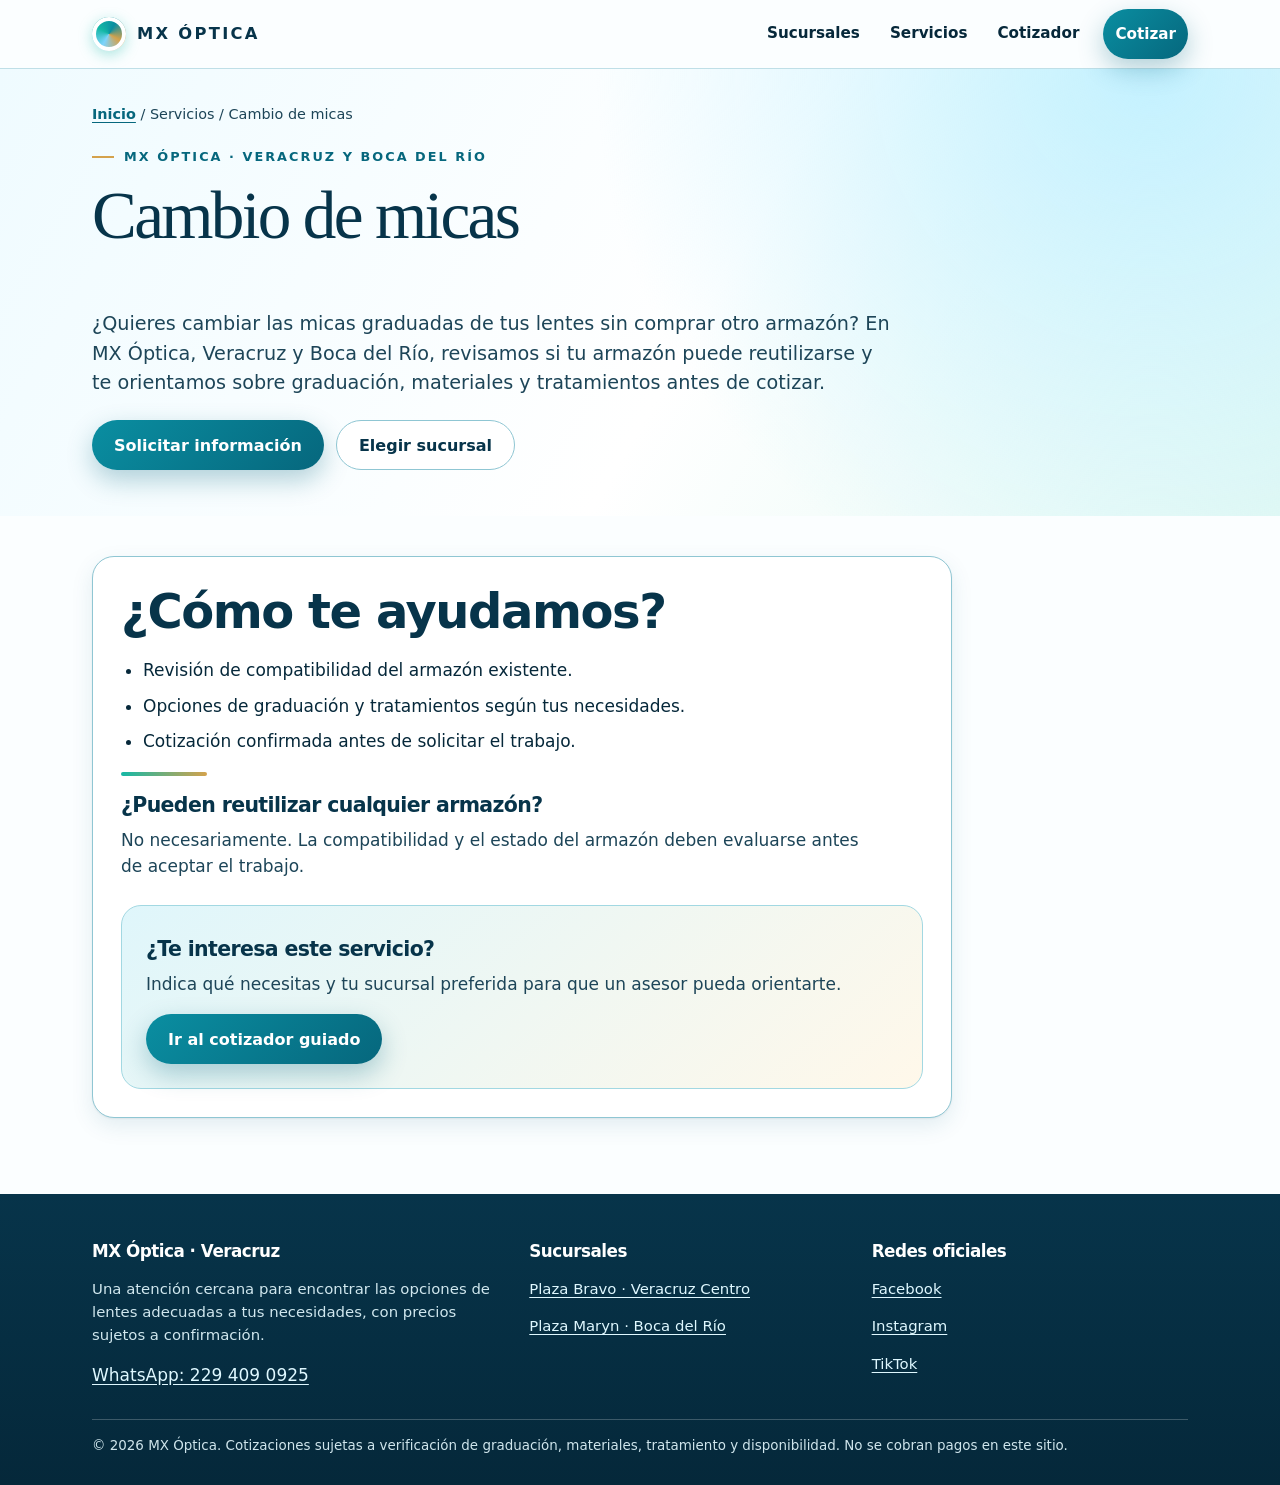
==== commit 4b3251fc: "GEO local: mejorar contenido para búsquedas de ópticas y micas" ====
--- a/sitio/servicios/cambio-de-micas/index.html
+++ b/sitio/servicios/cambio-de-micas/index.html
@@ -1,29 +1,23 @@
-<!doctype html><html lang="es-MX" class="no-js"><head>
-<meta charset="utf-8"><script>document.documentElement.className=document.documentElement.className.replace('no-js','js')</script><meta name="viewport" content="width=device-width, initial-scale=1">
-<title>Cambio de micas en Veracruz y Boca del Río | MX Óptica</title><meta name="description" content="Pregunta por el cambio de micas de tus armazones actuales en MX Óptica. Compatibilidad y precios sujetos a revisión."><meta name="theme-color" content="#07344a">
-<meta property="og:type" content="website"><meta property="og:locale" content="es_MX"><meta property="og:site_name" content="MX Óptica"><meta property="og:title" content="Cambio de micas en Veracruz y Boca del Río | MX Óptica"><meta property="og:description" content="Pregunta por el cambio de micas de tus armazones actuales en MX Óptica. Compatibilidad y precios sujetos a revisión.">
+<!doctype html><html lang="es-MX"><head>
+<meta charset="utf-8"><meta name="viewport" content="width=device-width, initial-scale=1">
+<title>Cambio de micas en Veracruz y Boca del Río | MX Óptica</title><meta name="description" content="Cambio de micas graduadas en Veracruz y Boca del Río sin comprar otro armazón, cuando sea compatible. Revisa materiales, tratamientos y cotización en MX Óptica."><meta name="theme-color" content="#e9faff">
+<meta property="og:type" content="website"><meta property="og:locale" content="es_MX"><meta property="og:site_name" content="MX Óptica"><meta property="og:title" content="Cambio de micas en Veracruz y Boca del Río | MX Óptica"><meta property="og:description" content="Cambio de micas graduadas en Veracruz y Boca del Río sin comprar otro armazón, cuando sea compatible. Revisa materiales, tratamientos y cotización en MX Óptica.">
 <link rel="canonical" href="https://mxoptica.com/servicios/cambio-de-micas/">
 <meta property="og:url" content="https://mxoptica.com/servicios/cambio-de-micas/">
 <link rel="stylesheet" href="../../assets/styles.css">
-<script type="application/ld+json">{"@context":"https://schema.org","@type":"Service","name":"Cambio de micas","description":"Pregunta por el cambio de micas de tus armazones actuales en MX Óptica. Compatibilidad y precios sujetos a revisión.","areaServed":["Veracruz, Veracruz, México","Boca del Río, Veracruz, México"],"provider":{"@type":"Organization","name":"MX Óptica","telephone":"+52-229-409-0925","url":"https://mxoptica.com/"},"url":"https://mxoptica.com/servicios/cambio-de-micas/"}</script>
+<script type="application/ld+json">{"@context":"https://schema.org","@type":"Service","name":"Cambio de micas","description":"Cambio de micas graduadas en Veracruz y Boca del Río sin comprar otro armazón, cuando sea compatible. Revisa materiales, tratamientos y cotización en MX Óptica.","areaServed":["Veracruz, Veracruz, México","Boca del Río, Veracruz, México"],"provider":{"@type":"Organization","name":"MX Óptica","telephone":"+52-229-409-0925","url":"https://mxoptica.com/"},"url":"https://mxoptica.com/servicios/cambio-de-micas/"}</script>
 <script async src="https://www.googletagmanager.com/gtag/js?id=G-1YKC3ZT1P1"></script>
 <script>window.dataLayer=window.dataLayer||[];function gtag(){dataLayer.push(arguments);}gtag('js',new Date());gtag('config','G-1YKC3ZT1P1',{allow_google_signals:false,allow_ad_personalization_signals:false});</script>
 </head><body><a class="skip" href="#contenido">Ir al contenido principal</a>
 <header class="site-header"><div class="wrap header-inner">
-  <a class="logo" href="../../" aria-label="MX Óptica — inicio"><span class="logo-mark" aria-hidden="true"></span><span>MX <b>ÓPTICA</b></span></a>
-  <button class="menu-toggle" type="button" aria-expanded="false" aria-controls="menu-principal" aria-label="Abrir menú"><span class="bars" aria-hidden="true"></span></button>
-  <nav class="site-nav" id="menu-principal" aria-label="Menú principal">
-    <a href="../../#paquetes">Paquetes</a><a href="../../#tratamientos">Tratamientos</a><a href="../../#servicios">Servicios</a><a href="../../#sucursales">Sucursales</a>
-    <a class="btn btn-primary" href="../../#cotizador">Cotizar</a>
+  <a class="logo" href="../../index.html" aria-label="MX Óptica — inicio"><span class="logo-mark" aria-hidden="true"></span><span>MX ÓPTICA</span></a>
+  <nav class="site-nav" aria-label="Menú principal">
+    <a href="../../index.html#sucursales">Sucursales</a><a href="../../index.html#servicios">Servicios</a><a class="nav-hide-mobile" href="../../index.html#cotizador">Cotizador</a>
+    <a class="btn btn-primary" href="../../index.html#cotizador">Cotizar</a>
   </nav>
-</div></header>
-<main id="contenido"><section class="page-hero"><div class="wrap"><nav class="breadcrumb" aria-label="Ruta de navegación"><a href="../../">Inicio</a> / Servicios / Cambio de micas</nav><div class="eyebrow">MX Óptica · Veracruz y Boca del Río</div><h1>Cambio de micas</h1><p class="intro">¿Quieres conservar tus armazones? Podemos orientarte sobre un posible cambio de micas. La viabilidad depende del estado del armazón, la graduación y el material elegido.</p><div class="hero-actions"><a href="../../#cotizador" class="btn btn-primary">Solicitar información</a><a href="../../#sucursales" class="btn btn-white">Elegir sucursal</a></div></div></section><section class="page-content"><div class="wrap"><article class="card main-card"><h2>¿Cómo te ayudamos?</h2><ul class="bullet"><li>Revisión de compatibilidad del armazón existente.</li><li>Opciones de graduación y tratamientos según tus necesidades.</li><li>Cotización confirmada antes de solicitar el trabajo.</li></ul><div class="accent-rule"></div><h3>¿Pueden reutilizar cualquier armazón?</h3><p>No necesariamente. La compatibilidad y el estado del armazón deben evaluarse antes de aceptar el trabajo.</p><div class="cta-band"><h3>¿Te interesa este servicio?</h3><p>Indica qué necesitas y tu sucursal preferida para que un asesor pueda orientarte.</p><a href="../../#cotizador" class="btn btn-primary">Ir al cotizador guiado</a></div></article></div></section></main>
-<footer class="site-footer"><div class="wrap">
-  <div class="footer-grid"><div><h3>MX Óptica · Veracruz</h3><p>Ver mejor, vivir mejor. Atención cercana para encontrar los lentes adecuados a tus necesidades, con precios sujetos a confirmación.</p><a href="https://wa.me/522294090925" rel="noopener noreferrer" target="_blank">WhatsApp: 229 409 0925</a></div>
+</div></header><main id="contenido"><section class="page-hero"><div class="wrap"><nav class="breadcrumb" aria-label="Ruta de navegación"><a href="../../index.html">Inicio</a> / Servicios / Cambio de micas</nav><div class="eyebrow">MX Óptica · Veracruz y Boca del Río</div><h1>Cambio de micas</h1><p class="intro">¿Quieres cambiar las micas graduadas de tus lentes sin comprar otro armazón? En MX Óptica, Veracruz y Boca del Río, revisamos si tu armazón puede reutilizarse y te orientamos sobre graduación, materiales y tratamientos antes de cotizar.</p><div class="hero-actions"><a href="../../index.html#cotizador" class="btn btn-primary">Solicitar información</a><a href="../../index.html#sucursales" class="btn btn-white">Elegir sucursal</a></div></div></section><section class="page-content"><div class="wrap"><article class="card main-card"><h2>¿Cómo te ayudamos?</h2><ul class="bullet"><li>Revisión de compatibilidad del armazón existente.</li><li>Opciones de graduación y tratamientos según tus necesidades.</li><li>Cotización confirmada antes de solicitar el trabajo.</li></ul><div class="accent-rule"></div><h3>¿Pueden reutilizar cualquier armazón?</h3><p>No necesariamente. La compatibilidad y el estado del armazón deben evaluarse antes de aceptar el trabajo.</p><div class="cta-band"><h3>¿Te interesa este servicio?</h3><p>Indica qué necesitas y tu sucursal preferida para que un asesor pueda orientarte.</p><a href="../../index.html#cotizador" class="btn btn-primary">Ir al cotizador guiado</a></div></article></div></section></main><footer class="site-footer"><div class="wrap">
+  <div class="footer-grid"><div><h3>MX Óptica · Veracruz</h3><p>Una atención cercana para encontrar las opciones de lentes adecuadas a tus necesidades, con precios sujetos a confirmación.</p><a href="https://wa.me/522294090925" rel="noopener noreferrer" target="_blank">WhatsApp: 229 409 0925</a></div>
   <div><h3>Sucursales</h3><p><a href="../../sucursales/plaza-bravo/">Plaza Bravo · Veracruz Centro</a></p><p><a href="../../sucursales/plaza-maryn/">Plaza Maryn · Boca del Río</a></p></div>
   <div><h3>Redes oficiales</h3><p><a href="https://www.facebook.com/mxoptica" rel="noopener noreferrer" target="_blank">Facebook</a></p><p><a href="https://www.instagram.com/mxoptica/" rel="noopener noreferrer" target="_blank">Instagram</a></p><p><a href="https://www.tiktok.com/@mxoptica" rel="noopener noreferrer" target="_blank">TikTok</a></p></div></div>
   <div class="footer-bottom">© 2026 MX Óptica. Cotizaciones sujetas a verificación de graduación, materiales, tratamiento y disponibilidad. No se cobran pagos en este sitio.</div>
-</div>
-<a class="wa-float" href="https://wa.me/522294090925" target="_blank" rel="noopener noreferrer" data-wa-location="flotante" aria-label="Escribir a MX Óptica por WhatsApp"><svg viewBox="0 0 24 24" fill="none" stroke="currentColor" stroke-width="2" stroke-linecap="round" stroke-linejoin="round" aria-hidden="true"><path d="M21 11.5a8.4 8.4 0 0 1-12.4 7.4L3 21l2.1-5.4A8.4 8.4 0 1 1 21 11.5z"/><path d="M8.5 9.5c.3 2.2 2.3 4.4 4.9 5.2l1.4-1.2 2 1"/></svg><span class="wa-label">WhatsApp</span></a>
-</footer>
-<script src="../../assets/site.js" defer></script><script src="../../assets/precios.js" defer></script><script src="../../assets/quote.js" defer></script><script src="../../assets/analytics.js" defer></script></body></html>+</div></footer><script src="../../assets/quote.js" defer></script><script src="../../assets/analytics.js" defer></script></body></html>
--- a/sitio/assets/styles.css
+++ b/sitio/assets/styles.css
@@ -25,6 +25,7 @@
   --header-h:68px;
 }
 *,*::before,*::after{box-sizing:border-box}
+[hidden]{display:none!important}
 html{scroll-behavior:smooth;scroll-padding-top:calc(var(--header-h) + 12px);-webkit-text-size-adjust:100%}
 body{margin:0;background:var(--white);color:var(--ink);font-family:ui-sans-serif,system-ui,-apple-system,BlinkMacSystemFont,"Segoe UI",Roboto,Arial,sans-serif;font-size:17px;line-height:1.55;overflow-x:hidden}
 a{color:var(--aqua-deep);text-underline-offset:3px}
@@ -326,3 +327,87 @@
   .js .reveal,.js .reveal-stagger>*{opacity:1!important;transform:none!important}
   .cinema-video{display:none!important}
 }
+
+/* ===================== V5.1 · Información comercial ===================== */
+.btn-gold{background:linear-gradient(135deg,#e2b65c,#c48a21);color:#2a1a00;box-shadow:0 10px 26px rgba(196,138,33,.32)}
+.btn-gold:hover{color:#2a1a00}
+/* Buen Fin */
+.promo-bf{padding:clamp(22px,4vw,36px) 0 0;background:#fff}
+.promo-bf-card{display:flex;gap:20px;align-items:center;justify-content:space-between;flex-wrap:wrap;padding:clamp(20px,3vw,32px);border-radius:26px;background:linear-gradient(125deg,#07344a 0%,#0a5f73 55%,#0f8a8f 100%);color:#fff;box-shadow:var(--shadow-2);position:relative;overflow:hidden}
+.promo-bf-card::after{content:"";position:absolute;right:-40px;top:-60px;width:220px;height:220px;border-radius:50%;border:2px solid rgba(226,182,92,.55);pointer-events:none}
+.promo-bf-state{display:inline-block;margin:0 0 8px;font-size:.82rem;font-weight:850;letter-spacing:.06em;color:#2a1a00;background:#f3d391;border-radius:999px;padding:5px 12px}
+.promo-bf[data-state="vigente"] .promo-bf-state{background:#bff3d6;color:#063d27}
+.promo-bf h2{color:#fff;margin:0 0 6px;font-size:clamp(1.45rem,3.4vw,2.3rem)}
+.promo-bf h2 span{color:#f3d391}
+.promo-bf-cond{margin:0;color:#d9f3f8;font-size:.95rem}
+.promo-bf-actions{display:flex;gap:10px;flex-wrap:wrap;position:relative;z-index:1}
+/* Paquetes */
+.group-title{font-size:1.25rem;margin:26px 0 12px;display:flex;flex-wrap:wrap;align-items:baseline;gap:4px 12px}
+.group-title small{font-size:.92rem;font-weight:600;color:var(--ink-2);letter-spacing:0}
+.pkg-card{position:relative}
+.pkg-card.is-promo{border-color:#d4a24c;background:linear-gradient(155deg,#fff6e2 0%,#fffdf6 100%);box-shadow:0 10px 28px rgba(196,138,33,.18)}
+.badge-promo{position:absolute;top:-11px;left:14px;background:linear-gradient(135deg,#e2b65c,#c48a21);color:#2a1a00;font-size:.72rem;font-weight:900;letter-spacing:.1em;text-transform:uppercase;border-radius:999px;padding:4px 10px}
+.incl{list-style:none;padding:0;margin:6px 0 10px;display:grid;gap:4px;font-size:.93rem;font-weight:650;color:var(--ink-2)}
+.incl li{display:flex;gap:7px;align-items:flex-start}
+.incl li::before{content:"✓";color:#0b7a55;font-weight:900}
+.incl li.no::before{content:"✕";color:#9a3b1b}
+.pkg-card .price-tag .price{font-size:1.45rem;color:var(--navy)}
+.trt-card .tariff{color:var(--aqua-deep)}
+/* Por qué */
+.why-card{display:flex;flex-direction:column;gap:4px}
+.why-icon{width:52px;height:52px;border-radius:16px;display:grid;place-items:center;background:linear-gradient(145deg,#e2f7fd,#d6f6ef);color:var(--aqua-deep);border:1.5px solid #a9dbe5}
+/* Cotizador compacto */
+.quote-form .step{margin:0 0 16px;border:0;padding:0;min-width:0}
+.quote-form legend{display:flex;align-items:center;gap:9px;font-weight:850;color:var(--ink);margin-bottom:8px;font-size:1rem}
+.opts{display:grid;grid-template-columns:repeat(3,minmax(0,1fr));gap:8px}
+.quote-form .opt{position:relative;display:flex;flex-direction:column;gap:2px;border:1.5px solid #8eb9c5;border-radius:14px;padding:10px 10px 9px 36px;background:#fff;cursor:pointer;min-height:58px;transition:border-color .2s,background .2s,box-shadow .2s}
+.quote-form .opt input{position:absolute;left:11px;top:12px;width:18px;height:18px;margin:0;accent-color:#06677d}
+.opt-name{font-weight:800;font-size:.95rem;line-height:1.2;color:var(--ink)}
+.opt-tag{font-size:.82rem;font-weight:750;color:var(--aqua-deep)}
+.quote-form .opt:has(input:checked){border-color:var(--aqua-deep);background:#e8f8fc;box-shadow:inset 0 0 0 1px var(--aqua-deep)}
+.quote-form .opt:has(input:disabled){cursor:not-allowed;background:#f3f7f8;border-style:dashed}
+.quote-form .opt:has(input:disabled:checked){background:#e5f6ee;border-color:#3f9b7a;border-style:solid}
+.quote-form .opt:has(input:disabled:checked) .opt-tag{color:#0b5a3a}
+.quote-form .opt:has(input:disabled:not(:checked)) .opt-name,.quote-form .opt:has(input:disabled:not(:checked)) .opt-tag{color:#5b6f77}
+.quote-form .opt:has(input:focus-visible){outline:3px solid #c48a21;outline-offset:2px}
+.steps-2{display:grid;grid-template-columns:1fr 1fr;gap:14px}
+.more summary{cursor:pointer;font-weight:800;color:var(--aqua-deep);padding:6px 0}
+.more textarea{margin-top:8px}
+.live-price{display:flex;justify-content:space-between;align-items:baseline;gap:10px;padding:12px 16px;border-radius:14px;background:linear-gradient(120deg,#e3f7fc,#fff8e8);border:1.5px solid #a9d6e1;margin-top:4px}
+.live-price span{font-weight:800;color:var(--ink-2);font-size:.92rem}
+.live-price strong{font-size:1.35rem;color:var(--navy)}
+.desglose{list-style:none;margin:10px 0 0;padding:10px 0 0;border-top:1px solid rgba(255,255,255,.2);display:grid;gap:4px;font-size:.9rem;color:#e6f8fc}
+.desglose li{display:flex;justify-content:space-between;gap:10px}
+.desglose[hidden]{display:none}
+/* Listas de precios en subpáginas */
+.price-list{list-style:none;padding:0;margin:8px 0 6px;border:1.5px solid #a9d6e1;border-radius:16px;overflow:hidden}
+.price-list li{display:flex;justify-content:space-between;gap:14px;padding:11px 16px;border-bottom:1px solid #d3ebf0;background:#fff}
+.price-list li:nth-child(2n){background:#f3fbfd}
+.price-list li:last-child{border-bottom:0}
+.price-list strong{white-space:nowrap;color:var(--navy)}
+/* Mapa bajo demanda */
+.map-embed{border-radius:18px;overflow:hidden;border:1.5px solid #a9d6e1;background:linear-gradient(135deg,#e7f8fd,#f2fbf8);min-height:200px;display:grid;place-items:center;text-align:center;padding:18px;margin:10px 0}
+.map-embed:has(iframe){padding:0;display:block}
+.map-embed iframe{width:100%;height:340px;border:0;display:block}
+@media (max-width:600px){
+  .opts{grid-template-columns:1fr}
+  .quote-form .opt{flex-direction:row;justify-content:space-between;align-items:center;min-height:50px;padding:12px 14px 12px 40px}
+  .quote-form .opt input{top:50%;transform:translateY(-50%);left:13px}
+  .steps-2{grid-template-columns:1fr;gap:0}
+  .pkg-grid{grid-template-columns:1fr 1fr}
+  .pkg-card .price-tag .price{font-size:1.15rem}
+  .incl{font-size:.85rem}
+  .trt-grid{grid-template-columns:1fr 1fr}
+  .promo-bf-actions .btn{flex:1 1 100%}
+}
+/* V5.1b · Condiciones Buen Fin y recargos por graduación */
+ul.promo-bf-cond{list-style:none;padding:0;margin:8px 0 0;display:grid;grid-template-columns:repeat(2,minmax(0,1fr));gap:4px 18px;color:#e2f7fb;font-size:.92rem;max-width:760px}
+ul.promo-bf-cond li{display:flex;gap:8px;align-items:flex-start}
+ul.promo-bf-cond li::before{content:"•";color:#f3d391;font-weight:900}
+.grad-card{margin-top:18px;max-width:640px}
+.grad-table{width:100%;border-collapse:collapse;margin-top:8px;font-size:.98rem}
+.grad-table th{text-align:left;font-size:.8rem;letter-spacing:.08em;text-transform:uppercase;color:var(--aqua-deep);padding:8px 10px;border-bottom:2px solid #a9d6e1}
+.grad-table td{padding:9px 10px;border-bottom:1px solid #d3ebf0}
+.grad-table td:last-child,.grad-table th:last-child{text-align:right;font-weight:800;color:var(--navy)}
+@media (max-width:600px){ul.promo-bf-cond{grid-template-columns:1fr;font-size:.9rem}}
+#grad-hint{margin:-6px 0 16px}
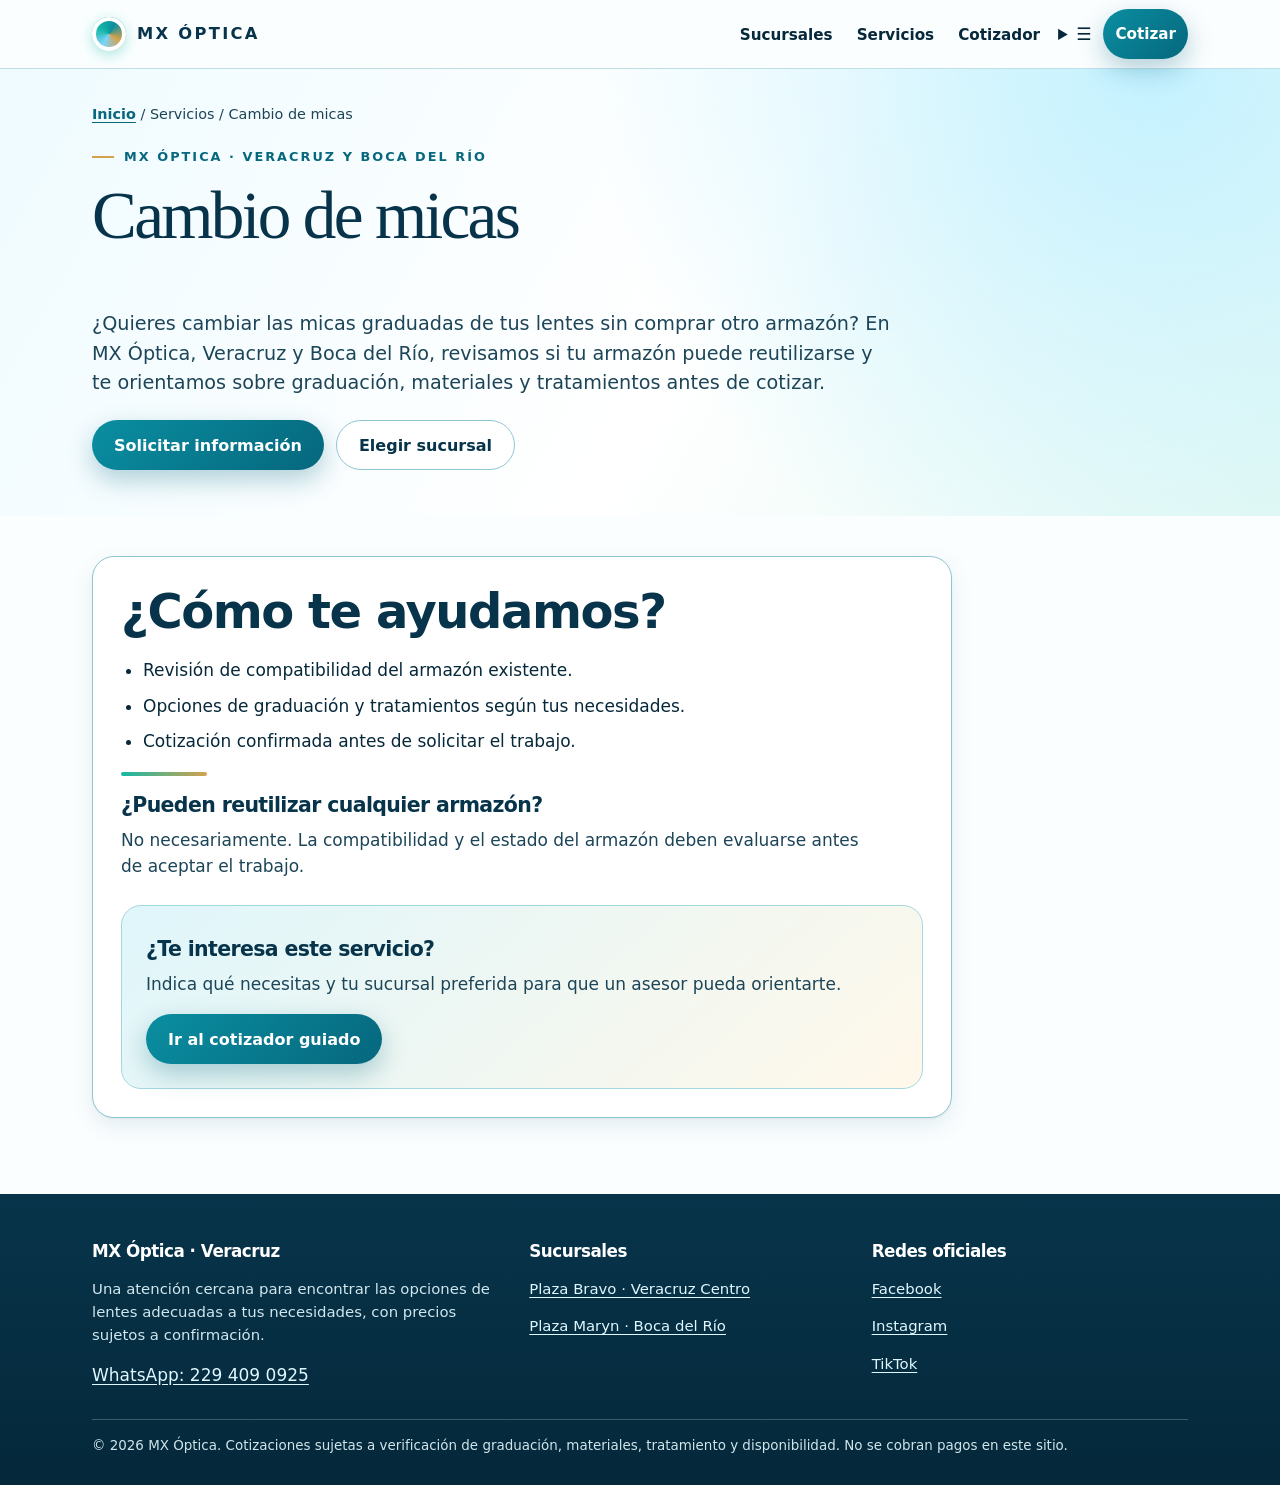
==== commit 845547e1: "fix(PR #3): compact accessible mobile navigation on all pages" ====
--- a/sitio/servicios/cambio-de-micas/index.html
+++ b/sitio/servicios/cambio-de-micas/index.html
@@ -10,11 +10,11 @@
 <script>window.dataLayer=window.dataLayer||[];function gtag(){dataLayer.push(arguments);}gtag('js',new Date());gtag('config','G-1YKC3ZT1P1',{allow_google_signals:false,allow_ad_personalization_signals:false});</script>
 </head><body><a class="skip" href="#contenido">Ir al contenido principal</a>
 <header class="site-header"><div class="wrap header-inner">
-  <a class="logo" href="../../index.html" aria-label="MX Óptica — inicio"><span class="logo-mark" aria-hidden="true"></span><span>MX ÓPTICA</span></a>
-  <nav class="site-nav" aria-label="Menú principal">
-    <a href="../../index.html#sucursales">Sucursales</a><a href="../../index.html#servicios">Servicios</a><a class="nav-hide-mobile" href="../../index.html#cotizador">Cotizador</a>
-    <a class="btn btn-primary" href="../../index.html#cotizador">Cotizar</a>
-  </nav>
+<a class="logo" href="../../index.html" aria-label="MX Óptica — inicio"><span class="logo-mark" aria-hidden="true"></span><span>MX ÓPTICA</span></a>
+<nav class="site-nav" aria-label="Navegación principal">
+<div class="desktop-nav-links"><a href="../../index.html#sucursales">Sucursales</a><a href="../../index.html#servicios">Servicios</a><a href="../../index.html#cotizador">Cotizador</a></div>
+<details class="mobile-menu"><summary aria-label="Abrir o cerrar menú"><span aria-hidden="true">☰</span><span class="sr-only">Menú</span></summary><div class="mobile-menu-links"><a href="../../index.html#sucursales">Sucursales</a><a href="../../index.html#servicios">Servicios</a><a href="../../index.html#paquetes">Paquetes y precios</a><a href="../../index.html#preguntas">Preguntas frecuentes</a></div></details>
+<a class="btn btn-primary header-cta" href="../../index.html#cotizador">Cotizar</a></nav>
 </div></header><main id="contenido"><section class="page-hero"><div class="wrap"><nav class="breadcrumb" aria-label="Ruta de navegación"><a href="../../index.html">Inicio</a> / Servicios / Cambio de micas</nav><div class="eyebrow">MX Óptica · Veracruz y Boca del Río</div><h1>Cambio de micas</h1><p class="intro">¿Quieres cambiar las micas graduadas de tus lentes sin comprar otro armazón? En MX Óptica, Veracruz y Boca del Río, revisamos si tu armazón puede reutilizarse y te orientamos sobre graduación, materiales y tratamientos antes de cotizar.</p><div class="hero-actions"><a href="../../index.html#cotizador" class="btn btn-primary">Solicitar información</a><a href="../../index.html#sucursales" class="btn btn-white">Elegir sucursal</a></div></div></section><section class="page-content"><div class="wrap"><article class="card main-card"><h2>¿Cómo te ayudamos?</h2><ul class="bullet"><li>Revisión de compatibilidad del armazón existente.</li><li>Opciones de graduación y tratamientos según tus necesidades.</li><li>Cotización confirmada antes de solicitar el trabajo.</li></ul><div class="accent-rule"></div><h3>¿Pueden reutilizar cualquier armazón?</h3><p>No necesariamente. La compatibilidad y el estado del armazón deben evaluarse antes de aceptar el trabajo.</p><div class="cta-band"><h3>¿Te interesa este servicio?</h3><p>Indica qué necesitas y tu sucursal preferida para que un asesor pueda orientarte.</p><a href="../../index.html#cotizador" class="btn btn-primary">Ir al cotizador guiado</a></div></article></div></section></main><footer class="site-footer"><div class="wrap">
   <div class="footer-grid"><div><h3>MX Óptica · Veracruz</h3><p>Una atención cercana para encontrar las opciones de lentes adecuadas a tus necesidades, con precios sujetos a confirmación.</p><a href="https://wa.me/522294090925" rel="noopener noreferrer" target="_blank">WhatsApp: 229 409 0925</a></div>
   <div><h3>Sucursales</h3><p><a href="../../sucursales/plaza-bravo/">Plaza Bravo · Veracruz Centro</a></p><p><a href="../../sucursales/plaza-maryn/">Plaza Maryn · Boca del Río</a></p></div>
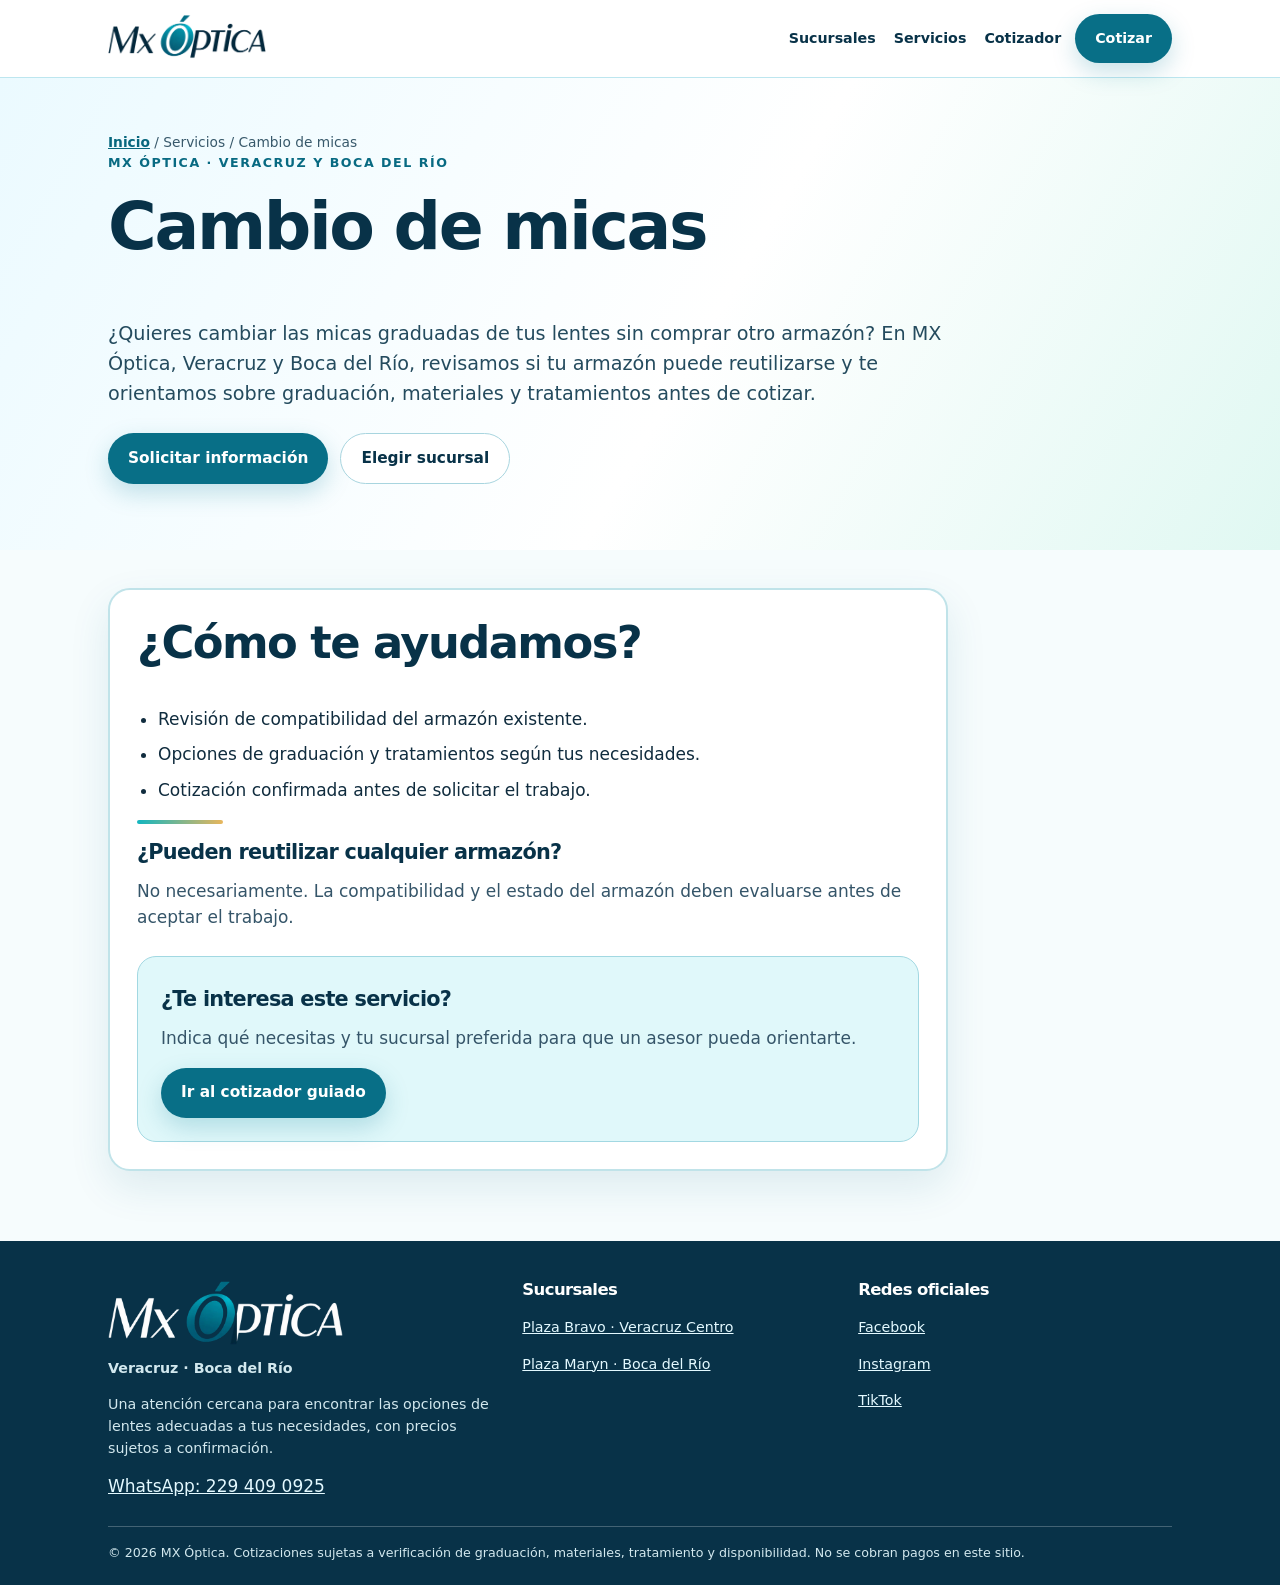
==== commit 9b488568: "feat(PR #3): integrate faithful MX Óptica wordmark, dark variant and favicon" ====
--- a/sitio/servicios/cambio-de-micas/index.html
+++ b/sitio/servicios/cambio-de-micas/index.html
@@ -4,19 +4,20 @@
 <meta property="og:type" content="website"><meta property="og:locale" content="es_MX"><meta property="og:site_name" content="MX Óptica"><meta property="og:title" content="Cambio de micas en Veracruz y Boca del Río | MX Óptica"><meta property="og:description" content="Cambio de micas graduadas en Veracruz y Boca del Río sin comprar otro armazón, cuando sea compatible. Revisa materiales, tratamientos y cotización en MX Óptica.">
 <link rel="canonical" href="https://mxoptica.com/servicios/cambio-de-micas/">
 <meta property="og:url" content="https://mxoptica.com/servicios/cambio-de-micas/">
+<link rel="icon" type="image/png" sizes="64x64" href="../../assets/favicon-64.png"><link rel="apple-touch-icon" sizes="180x180" href="../../assets/apple-touch-icon.png"><link rel="icon" type="image/png" sizes="192x192" href="../../assets/icon-192.png">
 <link rel="stylesheet" href="../../assets/styles.css">
 <script type="application/ld+json">{"@context":"https://schema.org","@type":"Service","name":"Cambio de micas","description":"Cambio de micas graduadas en Veracruz y Boca del Río sin comprar otro armazón, cuando sea compatible. Revisa materiales, tratamientos y cotización en MX Óptica.","areaServed":["Veracruz, Veracruz, México","Boca del Río, Veracruz, México"],"provider":{"@type":"Organization","name":"MX Óptica","telephone":"+52-229-409-0925","url":"https://mxoptica.com/"},"url":"https://mxoptica.com/servicios/cambio-de-micas/"}</script>
 <script async src="https://www.googletagmanager.com/gtag/js?id=G-1YKC3ZT1P1"></script>
 <script>window.dataLayer=window.dataLayer||[];function gtag(){dataLayer.push(arguments);}gtag('js',new Date());gtag('config','G-1YKC3ZT1P1',{allow_google_signals:false,allow_ad_personalization_signals:false});</script>
 </head><body><a class="skip" href="#contenido">Ir al contenido principal</a>
 <header class="site-header"><div class="wrap header-inner">
-<a class="logo" href="../../index.html" aria-label="MX Óptica — inicio"><span class="logo-mark" aria-hidden="true"></span><span>MX ÓPTICA</span></a>
+<a class="logo" href="../../index.html" aria-label="MX Óptica — inicio"><picture class="brand-picture"><source type="image/webp" srcset="../../assets/logo-mx-optica-light.webp"><img src="../../assets/logo-mx-optica-light.png" alt="MX Óptica" width="700" height="209" decoding="async"></picture></a>
 <nav class="site-nav" aria-label="Navegación principal">
 <div class="desktop-nav-links"><a href="../../index.html#sucursales">Sucursales</a><a href="../../index.html#servicios">Servicios</a><a href="../../index.html#cotizador">Cotizador</a></div>
 <details class="mobile-menu"><summary aria-label="Abrir o cerrar menú"><span aria-hidden="true">☰</span><span class="sr-only">Menú</span></summary><div class="mobile-menu-links"><a href="../../index.html#sucursales">Sucursales</a><a href="../../index.html#servicios">Servicios</a><a href="../../index.html#paquetes">Paquetes y precios</a><a href="../../index.html#preguntas">Preguntas frecuentes</a></div></details>
 <a class="btn btn-primary header-cta" href="../../index.html#cotizador">Cotizar</a></nav>
 </div></header><main id="contenido"><section class="page-hero"><div class="wrap"><nav class="breadcrumb" aria-label="Ruta de navegación"><a href="../../index.html">Inicio</a> / Servicios / Cambio de micas</nav><div class="eyebrow">MX Óptica · Veracruz y Boca del Río</div><h1>Cambio de micas</h1><p class="intro">¿Quieres cambiar las micas graduadas de tus lentes sin comprar otro armazón? En MX Óptica, Veracruz y Boca del Río, revisamos si tu armazón puede reutilizarse y te orientamos sobre graduación, materiales y tratamientos antes de cotizar.</p><div class="hero-actions"><a href="../../index.html#cotizador" class="btn btn-primary">Solicitar información</a><a href="../../index.html#sucursales" class="btn btn-white">Elegir sucursal</a></div></div></section><section class="page-content"><div class="wrap"><article class="card main-card"><h2>¿Cómo te ayudamos?</h2><ul class="bullet"><li>Revisión de compatibilidad del armazón existente.</li><li>Opciones de graduación y tratamientos según tus necesidades.</li><li>Cotización confirmada antes de solicitar el trabajo.</li></ul><div class="accent-rule"></div><h3>¿Pueden reutilizar cualquier armazón?</h3><p>No necesariamente. La compatibilidad y el estado del armazón deben evaluarse antes de aceptar el trabajo.</p><div class="cta-band"><h3>¿Te interesa este servicio?</h3><p>Indica qué necesitas y tu sucursal preferida para que un asesor pueda orientarte.</p><a href="../../index.html#cotizador" class="btn btn-primary">Ir al cotizador guiado</a></div></article></div></section></main><footer class="site-footer"><div class="wrap">
-  <div class="footer-grid"><div><h3>MX Óptica · Veracruz</h3><p>Una atención cercana para encontrar las opciones de lentes adecuadas a tus necesidades, con precios sujetos a confirmación.</p><a href="https://wa.me/522294090925" rel="noopener noreferrer" target="_blank">WhatsApp: 229 409 0925</a></div>
+  <div class="footer-grid"><div><picture class="footer-brand"><source type="image/webp" srcset="../../assets/logo-mx-optica-dark.webp"><img src="../../assets/logo-mx-optica-dark.png" alt="MX Óptica" width="700" height="209" loading="lazy" decoding="async"></picture><p class="footer-location">Veracruz · Boca del Río</p><p>Una atención cercana para encontrar las opciones de lentes adecuadas a tus necesidades, con precios sujetos a confirmación.</p><a href="https://wa.me/522294090925" rel="noopener noreferrer" target="_blank">WhatsApp: 229 409 0925</a></div>
   <div><h3>Sucursales</h3><p><a href="../../sucursales/plaza-bravo/">Plaza Bravo · Veracruz Centro</a></p><p><a href="../../sucursales/plaza-maryn/">Plaza Maryn · Boca del Río</a></p></div>
   <div><h3>Redes oficiales</h3><p><a href="https://www.facebook.com/mxoptica" rel="noopener noreferrer" target="_blank">Facebook</a></p><p><a href="https://www.instagram.com/mxoptica/" rel="noopener noreferrer" target="_blank">Instagram</a></p><p><a href="https://www.tiktok.com/@mxoptica" rel="noopener noreferrer" target="_blank">TikTok</a></p></div></div>
   <div class="footer-bottom">© 2026 MX Óptica. Cotizaciones sujetas a verificación de graduación, materiales, tratamiento y disponibilidad. No se cobran pagos en este sitio.</div>
--- a/sitio/assets/styles.css
+++ b/sitio/assets/styles.css
@@ -1,413 +1,59 @@
-/* MX Óptica — V5 Cinematográfica · «Ver mejor, vivir mejor».
-   Referencia visual: prototipo V4.5 (Drive). Paleta celeste, aqua, turquesa, blanco luminoso y dorado discreto.
-   Sin fuentes externas ni librerías: rendimiento móvil primero. */
-:root{
-  color-scheme:light;
-  --ink:#06283a;          /* texto principal, contraste AAA sobre blanco */
-  --ink-2:#1d4558;        /* texto secundario, AA+ */
-  --navy:#07344a;
-  --aqua:#0a8ea1;
-  --aqua-deep:#06677d;
-  --turq:#14b8a6;
-  --sky:#7dd3fc;
-  --sky-soft:#e7f8ff;
-  --mint:#dcfbf5;
-  --white:#fbfeff;
-  --gold:#d4a24c;
-  --gold-soft:#f6e6c2;
-  --line:#8fc6d3;
-  --card:#ffffff;
-  --card-blue:#e2f4fb;
-  --shadow-1:0 1px 2px rgba(6,40,58,.06),0 8px 22px rgba(6,90,115,.10);
-  --shadow-2:0 2px 4px rgba(6,40,58,.06),0 22px 48px rgba(6,90,115,.18);
-  --radius:22px;
-  --ease:cubic-bezier(.22,.8,.24,1);
-  --header-h:68px;
+/* MX Óptica — V4 GEO Celestial Aqua. Comercial pública sin panel. */
+:root{color-scheme:light;--sky:#e9faff;--mint:#defbf4;--aqua:#0A8296;--aqua-deep:#07677e;--navy:#083248;--text:#102c3e;--muted:#35586b;--line:#b9e2e9;--surface:#fff;--soft:#f1fcfd;--gold:#e8b65c;--glow:rgba(44,193,221,.18);--radius:22px;--shadow:0 16px 40px rgba(15,103,129,.11)}
+*,*::before,*::after{box-sizing:border-box}html{scroll-behavior:smooth}body{margin:0;background:#f6fcfd;color:var(--text);font-family:Inter,ui-sans-serif,system-ui,-apple-system,BlinkMacSystemFont,"Segoe UI",Arial,sans-serif;font-size:17px;line-height:1.55}a{color:var(--aqua-deep)}a:hover{text-decoration-thickness:2px}button,input,select,textarea{font:inherit}button{cursor:pointer}button:focus-visible,a:focus-visible,input:focus-visible,select:focus-visible,textarea:focus-visible{outline:3px solid #e6a437;outline-offset:3px}img{max-width:100%;height:auto}h1,h2,h3,p{margin-top:0}h1,h2,h3{line-height:1.15;letter-spacing:-.035em;color:var(--navy)}h1{font-size:clamp(2.5rem,6.4vw,5.1rem);font-weight:850}h2{font-size:clamp(1.75rem,4vw,2.8rem);font-weight:820}h3{font-size:1.3rem}p{max-width:72ch}small,.small{font-size:.88rem}.muted{color:var(--muted)}.wrap{max-width:1120px;margin-inline:auto;padding-inline:clamp(17px,3vw,28px)}.skip{position:absolute;top:-100px;left:12px;background:white;padding:12px;z-index:999}.skip:focus{top:12px}.site-header{position:sticky;top:0;z-index:40;background:rgba(255,255,255,.97);border-bottom:1px solid #bde6ef;backdrop-filter:blur(16px)}.header-inner{min-height:77px;display:flex;align-items:center;justify-content:space-between;gap:22px}.logo{display:flex;align-items:center;gap:11px;text-decoration:none;color:var(--navy);font-weight:900;letter-spacing:.01em;white-space:nowrap;font-size:1.07rem}.logo-mark{display:inline-block;width:38px;height:38px;border-radius:13px;background:linear-gradient(145deg,#90e6ff,#08a4b9 65%,#e9c177);box-shadow:inset 0 0 0 3px #fff,0 5px 18px var(--glow)}.site-nav{display:flex;align-items:center;gap:18px;flex-wrap:wrap}.site-nav a{text-decoration:none;font-size:.89rem;color:var(--navy);font-weight:720}.site-nav a:hover{text-decoration:underline}.btn{border:0;border-radius:999px;display:inline-flex;align-items:center;justify-content:center;text-decoration:none;padding:13px 20px;min-height:48px;font-size:.96rem;font-weight:800;gap:8px;transition:transform .18s,box-shadow .18s;white-space:normal;text-align:center}.btn:hover{transform:translateY(-1px)}.btn-primary{color:#fff;background:#086f87;box-shadow:0 9px 24px rgba(0,122,149,.22)}.btn-primary:hover{color:#fff;background:#075b71}.btn-white{background:#fff;border:1px solid #a8d5df;color:var(--navy)}.btn-white:hover{color:var(--navy)}.btn-outline{border:2px solid #087789;color:#075870;background:#f0fdff}.topline{padding:9px 0;text-align:center;font-size:.84rem;font-weight:750;letter-spacing:.02em;background:#0b647a;color:#fff}.hero{position:relative;overflow:hidden;background:radial-gradient(circle at 84% 15%,#b8f2ff 0%,transparent 38%),linear-gradient(115deg,#fafdff 0%,#e6faff 48%,#def9f4 80%,#fff6e9 100%);padding:clamp(36px,6vw,84px) 0 clamp(44px,6vw,74px)}.hero-grid{display:grid;grid-template-columns:1.15fr .85fr;align-items:center;gap:42px}.eyebrow{text-transform:uppercase;font-weight:900;color:#086a82;letter-spacing:.12em;font-size:.79rem;margin-bottom:15px}.hero-lead{font-size:clamp(1.08rem,2.2vw,1.28rem);line-height:1.6;color:#254c60;max-width:52ch}.hero-actions{display:flex;gap:12px;flex-wrap:wrap;margin:24px 0}.highlights{display:flex;flex-wrap:wrap;gap:9px;margin-top:20px}.chip{border:1px solid #9dd9e1;color:#075769;background:#e7fbff;font-weight:750;font-size:.85rem;border-radius:999px;padding:8px 12px}.optic-art{height:410px;border-radius:40px;position:relative;isolation:isolate;overflow:hidden;background:radial-gradient(circle at 40% 25%,#fff 0%,#dafaff 25%,#66c6db 68%,#0f829d 100%);border:8px solid #fff;box-shadow:0 30px 65px rgba(16,123,151,.22)}.optic-art::before{content:"";position:absolute;width:350px;height:350px;max-width:85%;aspect-ratio:1;border:22px solid rgba(255,255,255,.8);border-radius:50%;top:-48px;right:-60px;box-shadow:0 0 0 18px rgba(230,195,109,.35),inset 0 0 38px rgba(8,122,160,.14)}.optic-art::after{content:"";position:absolute;inset:40% -30% -90%;border-radius:50%;background:radial-gradient(circle,rgba(3,65,87,.85),transparent 70%);z-index:-1}.optic-motto{position:absolute;bottom:32px;left:27px;right:22px;color:#fff;font-size:2.05rem;font-weight:900;letter-spacing:-.04em;text-shadow:0 2px 15px rgba(2,72,101,.55);line-height:1.07}.optic-motto small{display:block;color:#fff;font-size:.85rem;letter-spacing:.06em;margin-bottom:14px;font-weight:700}.section{padding:clamp(42px,7vw,84px) 0}.section-white{background:white}.section-sky{background:linear-gradient(135deg,#eefbff,#dff9f3)}.section-head{max-width:760px;margin-bottom:24px}.section-head p{font-size:1.06rem;color:var(--muted)}.grid{display:grid;grid-template-columns:repeat(3,minmax(0,1fr));gap:17px}.grid-2{display:grid;grid-template-columns:repeat(2,minmax(0,1fr));gap:18px}.card{background:#fff;border:2px solid #c0e3e9;border-radius:var(--radius);padding:clamp(19px,2.3vw,27px);box-shadow:var(--shadow)}.card p{color:#355569}.card a:not(.btn){font-weight:800}.kicker{color:#08718a;font-size:.78rem;letter-spacing:.11em;text-transform:uppercase;font-weight:900}.card h3{margin:8px 0 13px}.inline-tags{display:flex;gap:9px;flex-wrap:wrap}.tag{border-radius:12px;padding:6px 10px;background:#e5f9fc;font-size:.78rem;font-weight:800;color:#166079}.service-card{display:flex;flex-direction:column}.service-card .go{margin-top:auto;padding-top:16px}.section-cta{padding:24px;background:#083b51;color:#fff;border-radius:25px;display:flex;justify-content:space-between;align-items:center;gap:20px}.section-cta h2{font-size:1.6rem;color:white;margin:0}.section-cta p{margin:4px 0;color:#dcf7fc}.hours{width:100%;border-collapse:collapse;margin:10px 0 20px}.hours td{border-bottom:1px solid #c4e3e8;padding:9px 4px;vertical-align:top}.hours td:last-child{text-align:right;font-weight:750}.geo-branches .card{height:100%}.geo-branches address{font-style:normal;font-weight:650;margin:12px 0}.geo-branches .links{display:flex;gap:9px;flex-wrap:wrap}.quote-grid{display:grid;grid-template-columns:1.04fr .96fr;gap:18px;align-items:start}.input-row{margin-bottom:15px}.input-row label{display:block;font-weight:760;color:#112f41;margin-bottom:7px}.field{width:100%;display:block;min-height:50px;background:#fff;border:2px solid #a9d4dd;border-radius:13px;padding:12px 14px;color:#112c3e}.field:focus-visible{outline:none;border-color:#006b83;box-shadow:0 0 0 4px rgba(8,141,160,.16)}textarea.field{min-height:96px;resize:vertical}.quote-summary{position:sticky;top:100px}.summary-line{display:flex;justify-content:space-between;gap:20px;border-bottom:1px solid #bfdee5;padding:13px 0}.summary-line strong{text-align:right}.note{border-left:5px solid #ba8725;padding:14px 17px;border-radius:10px;background:#fff6df;color:#58421d;font-size:.93rem}.quote-state{font-size:1.1rem;font-weight:900;color:#006b84;margin:18px 0}.quote-summary .btn{width:100%;margin-top:15px}.footnote{font-size:.85rem;color:#456275}.faq{max-width:860px;display:grid;gap:12px}.faq details{border:2px solid #bbdfe8;border-radius:17px;background:#fff;padding:17px 19px}.faq summary{font-size:1.04rem;color:var(--navy);font-weight:800;cursor:pointer}.faq p{margin:14px 0 0;color:var(--muted)}.breadcrumb{font-size:.86rem;color:#38596b;padding-top:22px}.breadcrumb a{font-weight:700}.page-hero{background:linear-gradient(120deg,#ebfaff,#fff 55%,#e0f8f2);padding:32px 0 42px}.page-hero h1{font-size:clamp(2.25rem,6vw,4.15rem);max-width:920px}.page-hero .intro{font-size:1.2rem;max-width:70ch;color:#244b5e}.page-content{padding:38px 0 70px}.page-content .main-card{max-width:840px}.bullet{padding-left:21px}.bullet li{margin:9px 0}.cta-band{margin-top:25px;padding:23px;border-radius:19px;background:#e0f8fa;border:1px solid #a2d8e2}.site-footer{background:#083248;color:#fff;padding:40px 0 23px}.footer-grid{display:grid;grid-template-columns:1.25fr 1fr 1fr;gap:22px}.site-footer a{color:#e3f9ff}.site-footer h3{color:#fff;font-size:1.03rem}.site-footer p{color:#d2e8ee;font-size:.89rem}.footer-bottom{border-top:1px solid rgba(255,255,255,.24);margin-top:26px;padding-top:16px;font-size:.79rem;color:#d2e8ee}.sr-only{position:absolute!important;width:1px;height:1px;clip:rect(0,0,0,0);white-space:nowrap;overflow:hidden}.accent-rule{height:4px;max-width:86px;background:linear-gradient(90deg,#13b6c0,#e8b65c);border-radius:3px;margin:17px 0}.pill-verified{display:inline-flex;gap:8px;align-items:center;background:#dff8f4;border:1px solid #a5dcd4;border-radius:12px;padding:9px 12px;color:#075d57;font-weight:760;font-size:.84rem}.foot-links{display:flex;gap:14px;flex-wrap:wrap}.empty-price{background:#eaf8fb;border:2px solid #a7d4df;border-radius:14px;padding:14px;text-align:center;font-weight:850;color:#075b71}.callout{padding:20px;border-radius:19px;border:2px solid #b7dee5;background:#f0fbfd}
+@media(max-width:900px){.hero-grid{grid-template-columns:1fr}.optic-art{height:260px}.grid{grid-template-columns:repeat(2,minmax(0,1fr))}.quote-grid,.footer-grid{grid-template-columns:1fr}.quote-summary{position:static}.site-nav{gap:12px}.section-cta{flex-wrap:wrap}}
+@media(max-width:600px){body{font-size:17px}.header-inner{padding-block:11px;min-height:70px;align-items:flex-start}.site-nav{justify-content:flex-end;gap:9px}.site-nav a{font-size:.82rem}.site-nav .nav-hide-mobile{display:none}.logo{font-size:.98rem}.logo-mark{width:31px;height:31px}.header-inner>.btn{display:none}.grid,.grid-2{grid-template-columns:1fr}.hero{padding:33px 0 48px}.optic-art{height:230px;border-width:6px}.optic-motto{font-size:1.75rem}.hero-actions>.btn{width:100%}.section{padding:40px 0}.card{padding:20px}.quote-summary .summary-line{font-size:.94rem}.site-footer{padding-top:30px}}
+@media(prefers-reduced-motion:reduce){*,*::before,*::after{scroll-behavior:auto!important;transition:none!important}}
+
+/* PR #3: responsive header and visible section anchors */
+html{scroll-padding-top:0}:target{scroll-margin-top:0}
+.header-inner{gap:16px}.site-nav{flex-wrap:nowrap;gap:14px}.desktop-nav-links{display:flex;align-items:center;gap:18px}.desktop-nav-links a{white-space:nowrap}.header-cta{flex:0 0 auto;white-space:nowrap;color:#fff!important}.mobile-menu{display:none}
+.package-card{border-color:#9bd7e4;background:linear-gradient(160deg,#fff 60%,#edfaff)}
+.package-promo{border:2px solid #0a8296;background:linear-gradient(150deg,#e4faff,#fff 70%)}
+.package-price{font-size:clamp(1.9rem,3vw,2.35rem);line-height:1.05;font-weight:900;color:#075f79!important;margin:6px 0 0}
+.package-price-note{font-size:.8rem;font-weight:800;color:#23546b!important;margin:3px 0 12px}
+.package-card .go a{display:inline-flex;align-items:center;min-height:44px}
+.section-head{margin-bottom:20px}
+@media(max-width:780px){
+.header-inner{min-height:64px;padding-block:8px;align-items:center;flex-wrap:nowrap}
+.logo{flex:0 1 auto;min-width:0;gap:8px}
+.site-nav{gap:8px;margin-left:auto}.desktop-nav-links{display:none}
+.mobile-menu{display:block;position:relative}
+.mobile-menu summary{list-style:none;display:flex;align-items:center;justify-content:center;width:44px;height:44px;border:1px solid #a4d4de;border-radius:12px;background:#effaff;color:#083b50;font-size:1.45rem;font-weight:800;cursor:pointer}
+.mobile-menu summary::-webkit-details-marker{display:none}
+.mobile-menu[open] summary{background:#d5f4fa}
+.mobile-menu-links{position:absolute;right:0;top:calc(100% + 9px);min-width:220px;padding:9px;display:grid;gap:2px;border:2px solid #a7d9e4;background:#fff;border-radius:14px;box-shadow:0 12px 28px rgba(8,45,65,.19);z-index:80}
+.mobile-menu-links a{display:block;padding:12px;border-radius:8px;color:#082f44;font-size:.98rem;font-weight:800;text-decoration:none;white-space:nowrap}
+.mobile-menu-links a:hover,.mobile-menu-links a:focus-visible{background:#e9faff}
+.header-cta{padding:9px 14px;min-height:44px;font-size:.91rem}
+.section{padding:34px 0}.section-head{margin-bottom:16px}.hero{padding:28px 0 35px}.hero-actions{margin:17px 0}.highlights{margin-top:12px}.page-content{padding:29px 0 44px}.page-hero{padding:24px 0 32px}
 }
-*,*::before,*::after{box-sizing:border-box}
-[hidden]{display:none!important}
-html{scroll-behavior:smooth;scroll-padding-top:calc(var(--header-h) + 12px);-webkit-text-size-adjust:100%}
-body{margin:0;background:var(--white);color:var(--ink);font-family:ui-sans-serif,system-ui,-apple-system,BlinkMacSystemFont,"Segoe UI",Roboto,Arial,sans-serif;font-size:17px;line-height:1.55;overflow-x:hidden}
-a{color:var(--aqua-deep);text-underline-offset:3px}
-a:hover{text-decoration-thickness:2px}
-button,input,select,textarea{font:inherit;color:inherit}
-button{cursor:pointer}
-:focus-visible{outline:3px solid #c48a21;outline-offset:3px;border-radius:6px}
-img,video{max-width:100%;display:block}
-h1,h2,h3,p{margin-top:0}
-h1,h2,h3{line-height:1.1;letter-spacing:-.03em;color:var(--navy)}
-h1{font-size:clamp(2.5rem,6.4vw,5rem);font-weight:850}
-h2{font-size:clamp(1.9rem,4.2vw,3rem);font-weight:820;margin-bottom:.4em}
-h3{font-size:1.28rem;font-weight:800}
-p{max-width:70ch}
-.wrap{max-width:1160px;margin-inline:auto;padding-inline:clamp(16px,3.4vw,32px)}
-.skip{position:absolute;top:-100px;left:12px;background:#fff;color:var(--ink);padding:12px 16px;z-index:999;border-radius:10px;font-weight:800}
-.skip:focus{top:12px}
-.sr-only{position:absolute!important;width:1px;height:1px;clip:rect(0,0,0,0);white-space:nowrap;overflow:hidden}
+@media(max-width:360px){.header-inner{gap:6px}.logo{font-size:.84rem;gap:6px}.logo-mark{width:28px;height:28px;flex:0 0 28px}.site-nav{gap:6px}.header-cta{padding:9px 12px;font-size:.87rem}}
 
-/* ---------- Encabezado + menú móvil ---------- */
-.site-header{position:sticky;top:0;z-index:50;background:rgba(251,254,255,.88);backdrop-filter:saturate(1.4) blur(14px);-webkit-backdrop-filter:saturate(1.4) blur(14px);border-bottom:1px solid rgba(143,198,211,.55);transition:box-shadow .3s var(--ease),background .3s}
-.site-header.is-scrolled{box-shadow:0 6px 24px rgba(6,60,80,.10);background:rgba(251,254,255,.96)}
-.header-inner{min-height:var(--header-h);display:flex;align-items:center;justify-content:space-between;gap:18px}
-.logo{display:flex;align-items:center;gap:11px;text-decoration:none;color:var(--navy);font-weight:900;letter-spacing:.14em;white-space:nowrap;font-size:1.02rem}
-.logo b{color:var(--aqua-deep);font-weight:900}
-.logo-mark{display:inline-block;width:34px;height:34px;border-radius:50%;background:conic-gradient(from 210deg,#7dd3fc,#14b8a6,#0a8ea1,#d4a24c,#7dd3fc);box-shadow:inset 0 0 0 4px #fff,0 4px 14px rgba(20,184,166,.35)}
-.site-nav{display:flex;align-items:center;gap:6px}
-.site-nav a{text-decoration:none;font-size:.95rem;color:var(--ink);font-weight:750;padding:10px 12px;border-radius:999px;transition:background .2s,color .2s}
-.site-nav a:hover{background:var(--sky-soft);color:var(--aqua-deep)}
-.site-nav .btn{margin-left:6px}
-.site-nav a.btn-primary,.site-nav a.btn-primary:hover{color:#fff;background:linear-gradient(135deg,#0a8ea1,#06677d)}
-.menu-toggle{display:none;align-items:center;justify-content:center;width:46px;height:46px;border-radius:14px;border:1.5px solid var(--line);background:#fff;color:var(--navy)}
-.menu-toggle .bars,.menu-toggle .bars::before,.menu-toggle .bars::after{display:block;width:20px;height:2.4px;border-radius:2px;background:currentColor;position:relative;transition:transform .3s var(--ease),opacity .2s}
-.menu-toggle .bars::before,.menu-toggle .bars::after{content:"";position:absolute;left:0}
-.menu-toggle .bars::before{top:-6.5px}.menu-toggle .bars::after{top:6.5px}
-.menu-toggle[aria-expanded="true"] .bars{background:transparent}
-.menu-toggle[aria-expanded="true"] .bars::before{transform:translateY(6.5px) rotate(45deg)}
-.menu-toggle[aria-expanded="true"] .bars::after{transform:translateY(-6.5px) rotate(-45deg)}
 
-/* ---------- Botones ---------- */
-.btn{border:0;border-radius:999px;display:inline-flex;align-items:center;justify-content:center;gap:10px;text-decoration:none;padding:13px 22px;min-height:50px;font-size:1rem;font-weight:800;line-height:1.2;text-align:center;transition:transform .25s var(--ease),box-shadow .25s var(--ease),background .2s}
-.btn:hover{transform:translateY(-2px)}
-.btn:active{transform:translateY(0) scale(.98)}
-.btn-primary{color:#fff;background:linear-gradient(135deg,#0a8ea1,#06677d);box-shadow:0 10px 26px rgba(6,103,125,.30)}
-.btn-primary:hover{color:#fff;box-shadow:0 14px 32px rgba(6,103,125,.38)}
-.btn-white{background:#fff;border:1.5px solid var(--line);color:var(--navy)}
-.btn-white:hover{color:var(--navy);box-shadow:var(--shadow-1)}
-.btn-outline{border:2px solid var(--aqua-deep);color:var(--aqua-deep);background:#f2fdff}
-.btn-wa{background:#0f7a4f;color:#fff;box-shadow:0 10px 26px rgba(15,122,79,.28)}
-.btn-wa:hover{color:#fff;background:#0b6741}
-.btn .arrow{transition:transform .25s var(--ease)}
-.btn:hover .arrow{transform:translateX(4px)}
+/* PR #3 fine tuning: one measured header offset; section padding is subtracted once. */
+:root{--header-height:77px;--section-pad-top:clamp(42px,7vw,84px)}
+#paquetes,#servicios,#sucursales,#preguntas,#cotizador{scroll-margin-top:max(0px,calc(var(--header-height) + 16px - var(--section-pad-top)))}
+#cotizador-form{scroll-margin-top:calc(var(--header-height) + 16px)}
+#service-type-row[hidden],#quote-selected[hidden],#wa-send[hidden]{display:none!important}
+.quote-grid{grid-template-columns:minmax(0,1fr)}
+.quote-selected{display:grid;gap:4px;padding:14px 16px;margin:0 0 14px;background:linear-gradient(125deg,#ddf9ff,#effefa);border:2px solid #86cbdc;border-radius:15px;color:#12394a}
+.quote-selected>span{font-size:.8rem;text-transform:uppercase;letter-spacing:.07em;font-weight:850;color:#086c80}
+.quote-selected>strong{font-size:1.16rem;line-height:1.25;color:#0a3045}
+.quote-selected>b{font-size:1.75rem;line-height:1.15;color:#075a73}
+.quote-selected>small{font-size:.79rem;line-height:1.4;color:#31566a}
+.quote-mini{display:grid;grid-template-columns:repeat(2,minmax(0,1fr));gap:10px 14px;margin:15px 0 0;padding:13px;background:#effafd;border:1px solid #aedbe5;border-radius:14px}
+.quote-mini>div{display:grid;gap:2px;min-width:0}
+.quote-mini span{font-size:.78rem;color:#27556a;font-weight:750}
+.quote-mini strong{font-size:.94rem;line-height:1.28;color:#0b3044;overflow-wrap:anywhere}
+@media(max-width:780px){:root{--section-pad-top:34px}}
+@media(max-width:360px){.quote-mini{gap:8px;padding:10px}.quote-mini strong{font-size:.87rem}}
 
-/* ---------- Hero cinematográfico ---------- */
-.cinema{position:relative;isolation:isolate;overflow:hidden;background:radial-gradient(circle at 82% 12%,#bdf3ff 0,transparent 42%),radial-gradient(circle at 8% 90%,#d6fbf2 0,transparent 40%),linear-gradient(120deg,#fbfeff 0%,#e5f8ff 52%,#fff7e8 100%)}
-.cinema-grid{display:grid;grid-template-columns:1.05fr .95fr;gap:clamp(28px,5vw,64px);align-items:center;padding-block:clamp(36px,6vw,80px)}
-.cinema-kicker{font-size:.8rem;font-weight:900;letter-spacing:.28em;text-transform:uppercase;color:var(--aqua-deep);display:flex;align-items:center;gap:12px}
-.cinema-kicker::before{content:"";width:34px;height:2px;background:var(--gold)}
-.cinema h1{font-family:Georgia,"Times New Roman",serif;font-weight:400;font-size:clamp(3rem,7.2vw,6.1rem);letter-spacing:-.045em;line-height:.98;margin:18px 0 20px;color:var(--navy)}
-.cinema h1 em{font-style:italic;color:var(--aqua);display:block}
-.cinema-lead{font-size:clamp(1.1rem,1.9vw,1.3rem);color:var(--ink-2);max-width:46ch;line-height:1.55}
-.cinema-actions{display:flex;flex-wrap:wrap;gap:12px;margin:26px 0 22px}
-.chips{display:flex;flex-wrap:wrap;gap:8px;padding:0;margin:0;list-style:none}
-.chip{border:1.5px solid #a9dbe5;background:rgba(255,255,255,.8);color:var(--navy);font-weight:750;font-size:.86rem;border-radius:999px;padding:7px 13px}
-.chip-gold{border-color:#e2c27f;background:#fff8e8}
-.cinema-stage{position:relative;justify-self:center;width:min(100%,460px)}
-.cinema-frame{position:relative;aspect-ratio:9/14;border-radius:260px 260px 32px 32px;overflow:hidden;border:8px solid #fff;background:#bce9f0;box-shadow:0 40px 80px rgba(13,105,135,.28),0 0 0 1px rgba(143,198,211,.5)}
-.cinema-poster,.cinema-video{position:absolute;inset:0;width:100%;height:100%;object-fit:cover;object-position:50% 30%}
-.cinema-video{opacity:0;transition:opacity .9s var(--ease)}
-.cinema-video.is-playing{opacity:1}
-.cinema-frame::after{content:"";position:absolute;inset:0;pointer-events:none;background:linear-gradient(180deg,rgba(255,255,255,.12),transparent 30%,transparent 70%,rgba(6,40,58,.30))}
-.cinema-ring{position:absolute;inset:-26px -30px auto auto;width:150px;height:150px;border-radius:50%;border:2px solid rgba(212,162,76,.7);pointer-events:none;animation:float 9s ease-in-out infinite}
-.cinema-ring.r2{inset:auto auto 40px -38px;width:96px;height:96px;border-color:rgba(20,184,166,.6);animation-duration:11s;animation-direction:reverse}
-.cinema-badge{position:absolute;left:-18px;bottom:46px;z-index:2;background:rgba(255,255,255,.95);border:1px solid #cbe9f0;border-radius:18px;padding:12px 16px;box-shadow:var(--shadow-2);font-size:.86rem;font-weight:800;color:var(--navy);max-width:210px;line-height:1.3}
-.cinema-badge span{display:block;font-size:.72rem;letter-spacing:.14em;text-transform:uppercase;color:var(--aqua-deep);margin-bottom:3px}
-.video-toggle{position:absolute;right:14px;bottom:14px;z-index:3;border:1px solid rgba(255,255,255,.7);background:rgba(6,50,64,.72);color:#fff;border-radius:999px;padding:8px 14px;font-size:.8rem;font-weight:750;min-height:38px}
-.video-toggle[hidden]{display:none}
-@keyframes float{0%,100%{transform:translateY(0)}50%{transform:translateY(-12px)}}
-@keyframes rise{from{opacity:0;transform:translateY(22px)}to{opacity:1;transform:none}}
-@keyframes glow{0%,100%{box-shadow:0 10px 26px rgba(6,103,125,.30)}50%{box-shadow:0 10px 34px rgba(20,184,166,.55)}}
-.cinema-copy>*{animation:rise .9s var(--ease) both}
-.cinema-copy>:nth-child(2){animation-delay:.08s}.cinema-copy>:nth-child(3){animation-delay:.16s}.cinema-copy>:nth-child(4){animation-delay:.24s}.cinema-copy>:nth-child(5){animation-delay:.32s}
-.cinema-stage{animation:rise 1.1s .1s var(--ease) both}
-.cinema-actions .btn-primary{animation:glow 4.5s 2s ease-in-out infinite}
-
-/* ---------- Franja de confianza ---------- */
-.trustbar{background:var(--navy);color:#e9fbff}
-.trustbar ul{list-style:none;margin:0;padding:14px 0;display:flex;flex-wrap:wrap;justify-content:center;gap:10px 28px;font-weight:750;font-size:.92rem}
-.trustbar li{display:flex;align-items:center;gap:9px}
-.trustbar li::before{content:"";width:7px;height:7px;border-radius:50%;background:var(--gold)}
-
-/* ---------- Secciones ---------- */
-.section{padding:clamp(52px,8vw,100px) 0;position:relative}
-.section-white{background:#fff}
-.section-sky{background:linear-gradient(180deg,#eaf9ff 0%,#e2faf5 100%)}
-.section-aqua{background:linear-gradient(160deg,#dff6fb 0%,#ecfbf7 60%,#fff8ea 100%)}
-.section-wave::before{content:"";position:absolute;left:0;right:0;top:-1px;height:42px;background:inherit;clip-path:ellipse(70% 100% at 50% 0);opacity:.0}
-.section-head{max-width:760px;margin-bottom:30px}
-.section-head p{font-size:1.1rem;color:var(--ink-2)}
-.eyebrow{display:inline-flex;align-items:center;gap:10px;text-transform:uppercase;font-weight:900;color:var(--aqua-deep);letter-spacing:.16em;font-size:.8rem;margin-bottom:12px}
-.eyebrow::before{content:"";width:22px;height:2px;background:var(--gold)}
-.grid{display:grid;grid-template-columns:repeat(3,minmax(0,1fr));gap:18px}
-.grid-2{display:grid;grid-template-columns:repeat(2,minmax(0,1fr));gap:20px}
-.grid-4{display:grid;grid-template-columns:repeat(4,minmax(0,1fr));gap:16px}
-
-/* ---------- Tarjetas (diferenciadas del fondo) ---------- */
-.card{background:var(--card);border:1.5px solid var(--line);border-radius:var(--radius);padding:clamp(18px,2.3vw,28px);box-shadow:var(--shadow-1);transition:transform .35s var(--ease),box-shadow .35s var(--ease),border-color .3s}
-.card p{color:var(--ink-2)}
-.card h3{margin:8px 0 10px}
-.card-hover:hover{transform:translateY(-4px);box-shadow:var(--shadow-2);border-color:#5fb0c2}
-.kicker{color:var(--aqua-deep);font-size:.76rem;letter-spacing:.13em;text-transform:uppercase;font-weight:900}
-.pkg-card{background:linear-gradient(155deg,#d6f1fa 0%,#ecf8fd 100%);border-color:#7fbccb;display:flex;flex-direction:column}
-.pkg-card:nth-child(2n){background:linear-gradient(155deg,#dcecfa 0%,#eef7fd 100%)}
-.pkg-card h3{font-size:1.4rem;color:#052b40}
-.pkg-card .use{font-weight:600;color:var(--ink-2);margin-bottom:10px}
-.pkg-icon{width:46px;height:46px;border-radius:14px;display:grid;place-items:center;background:#fff;border:1.5px solid #b5dbe5;color:var(--aqua-deep);margin-bottom:6px}
-.price-tag{margin:auto 0 0;padding-top:14px;border-top:1px dashed #94c6d2}
-.price-tag .price{display:block;font-size:1.25rem;font-weight:850;color:var(--aqua-deep)}
-.price-tag .price-status{display:inline-block;margin-top:4px;font-size:.78rem;font-weight:800;color:#6a4b12;background:var(--gold-soft);border-radius:8px;padding:3px 8px}
-.price-tag .price-status.is-ok{color:#0b5a3a;background:#d8f5e6}
-.card-cta{margin-top:14px;align-self:flex-start;background:none;border:0;padding:6px 0;font-weight:850;color:var(--aqua-deep);display:inline-flex;gap:8px;align-items:center;text-decoration:underline;text-underline-offset:4px}
-.trt-card{background:linear-gradient(150deg,#fbffff 0%,#e5f4f9 100%);border-color:#93c9d4;display:flex;flex-direction:column;padding:16px 16px 14px}
-.trt-card h3{font-size:1.06rem;margin:6px 0 6px;color:#052b40}
-.trt-card p{font-size:.95rem;line-height:1.35;margin-bottom:8px}
-.trt-card .tariff{margin-top:auto;font-size:.86rem;font-weight:850;color:var(--aqua-deep)}
-.trt-card.combo{border-color:#d6b46d;background:linear-gradient(150deg,#fffdf6 0%,#f4f1e4 100%)}
-.trt-card.combo .kicker{color:#8a6416}
-.trt-card button{all:unset}
-.service-card{display:flex;flex-direction:column}
-.service-card .go{margin-top:auto;padding-top:14px}
-.service-card .go a{font-weight:850;text-decoration:none}
-.service-card .go a:hover{text-decoration:underline}
-
-/* ---------- Sucursales ---------- */
-.branch-card{position:relative;overflow:hidden}
-.branch-card::after{content:"";position:absolute;right:-60px;top:-60px;width:180px;height:180px;border-radius:50%;background:radial-gradient(circle,rgba(125,211,252,.35),transparent 70%);pointer-events:none}
-.branch-card address{font-style:normal;font-weight:700;margin:10px 0;color:var(--ink)}
-.hours{width:100%;border-collapse:collapse;margin:10px 0 18px}
-.hours td{border-bottom:1px solid #c4e3e8;padding:9px 4px;vertical-align:top}
-.hours td:last-child{text-align:right;font-weight:800}
-.links{display:flex;gap:10px;flex-wrap:wrap}
-
-/* ---------- Cotizador ---------- */
-.quote-shell{display:grid;grid-template-columns:1.1fr .9fr;gap:20px;align-items:start}
-.quote-form{background:#fff;border:1.5px solid var(--line);border-radius:26px;padding:clamp(18px,2.6vw,30px);box-shadow:var(--shadow-2)}
-.steps{display:grid;grid-template-columns:repeat(2,minmax(0,1fr));gap:14px 16px}
-.step{min-width:0}
-.step.full{grid-column:1/-1}
-.step label,.step legend{display:flex;align-items:center;gap:9px;font-weight:850;color:var(--ink);margin-bottom:7px;font-size:1rem;padding:0}
-.step-n{flex:0 0 26px;height:26px;border-radius:50%;display:grid;place-items:center;background:var(--navy);color:#fff;font-size:.8rem;font-weight:900}
-.field{width:100%;display:block;min-height:52px;background:#fff;border:1.5px solid #8eb9c5;border-radius:14px;padding:12px 40px 12px 14px;color:var(--ink);font-size:1rem;appearance:none;-webkit-appearance:none;transition:border-color .2s,box-shadow .2s}
-select.field{background-image:linear-gradient(45deg,transparent 50%,var(--aqua-deep) 50%),linear-gradient(135deg,var(--aqua-deep) 50%,transparent 50%);background-position:calc(100% - 20px) 52%,calc(100% - 14px) 52%;background-size:6px 6px;background-repeat:no-repeat}
-.field:focus-visible{outline:none;border-color:var(--aqua-deep);box-shadow:0 0 0 4px rgba(10,142,161,.2)}
-textarea.field{min-height:92px;resize:vertical;padding-right:14px}
-.hint{font-size:.85rem;color:var(--ink-2);margin:6px 0 0}
-.note{border-left:5px solid var(--gold);padding:13px 16px;border-radius:12px;background:#fff7e3;color:#4e3a13;font-size:.95rem;margin:18px 0 0}
-.quote-submit{width:100%;margin-top:18px;min-height:56px;font-size:1.08rem}
-.footnote{font-size:.88rem;color:var(--ink-2)}
-.quote-summary{position:sticky;top:calc(var(--header-h) + 16px);background:linear-gradient(160deg,#07344a 0%,#0a5b70 100%);color:#eafcff;border:0;border-radius:26px;padding:clamp(20px,2.6vw,30px);box-shadow:var(--shadow-2)}
-.quote-summary h3{color:#fff;margin-top:6px}
-.quote-summary .kicker{color:#9eeefa}
-.summary-line{display:flex;justify-content:space-between;gap:16px;border-bottom:1px solid rgba(255,255,255,.18);padding:11px 0;font-size:.97rem}
-.summary-line span{color:#bfe8f2}
-.summary-line strong{text-align:right;color:#fff}
-.quote-state{margin:18px 0 10px;padding:16px;border-radius:16px;background:rgba(255,255,255,.1);border:1px solid rgba(158,238,250,.35)}
-.quote-state .label{font-size:.78rem;letter-spacing:.14em;text-transform:uppercase;color:#9eeefa;font-weight:900}
-.quote-state .amount{display:block;font-size:clamp(1.6rem,3.5vw,2.1rem);font-weight:850;color:#fff;letter-spacing:-.02em;margin:4px 0 2px}
-.quote-state .status{display:inline-block;font-size:.8rem;font-weight:850;border-radius:8px;padding:3px 9px;background:var(--gold-soft);color:#5d420e}
-.quote-state .status.is-ok{background:#c9f3dd;color:#0b5a3a}
-.quote-state .explain{font-size:.88rem;color:#d3eef5;margin:8px 0 0}
-.quote-summary .footnote{color:#cfe9f0}
-.quote-summary .btn{width:100%;margin-top:12px}
-.quote-summary .btn-outline{background:#fff;color:var(--aqua-deep);border-color:#fff}
-
-/* ---------- FAQ ---------- */
-.faq{max-width:880px;display:grid;gap:12px}
-.faq details{border:1.5px solid #a9d6e1;border-radius:18px;background:#fff;padding:0;box-shadow:var(--shadow-1);transition:border-color .2s}
-.faq details[open]{border-color:var(--aqua)}
-.faq summary{font-size:1.08rem;color:var(--navy);font-weight:850;cursor:pointer;padding:18px 52px 18px 20px;position:relative;list-style:none}
-.faq summary::-webkit-details-marker{display:none}
-.faq summary::after{content:"+";position:absolute;right:18px;top:50%;transform:translateY(-50%);width:28px;height:28px;border-radius:50%;display:grid;place-items:center;background:var(--sky-soft);color:var(--aqua-deep);font-weight:900;transition:transform .3s var(--ease)}
-.faq details[open] summary::after{transform:translateY(-50%) rotate(45deg)}
-.faq details p{margin:0;padding:0 20px 18px;color:var(--ink-2)}
-
-/* ---------- Banda CTA ---------- */
-.section-cta{padding:clamp(24px,4vw,40px);background:linear-gradient(130deg,#07344a,#0a7487 70%,#14b8a6);color:#fff;border-radius:28px;display:flex;justify-content:space-between;align-items:center;gap:20px;flex-wrap:wrap;box-shadow:var(--shadow-2)}
-.section-cta h2{color:#fff;margin:0 0 6px;font-size:clamp(1.5rem,3vw,2.2rem)}
-.section-cta p{margin:0;color:#e2f8fc}
-
-/* ---------- Páginas internas ---------- */
-.breadcrumb{font-size:.9rem;color:var(--ink-2);padding-top:6px;margin-bottom:14px}
-.breadcrumb a{font-weight:750}
-.page-hero{position:relative;overflow:hidden;background:radial-gradient(circle at 90% 0,#c4f1ff 0,transparent 45%),linear-gradient(120deg,#effbff,#fff 55%,#e3f9f3);padding:28px 0 46px}
-.page-hero h1{font-size:clamp(2.3rem,6vw,4.2rem);max-width:920px;font-family:Georgia,"Times New Roman",serif;font-weight:400;letter-spacing:-.04em}
-.page-hero .intro{font-size:1.2rem;max-width:66ch;color:var(--ink-2)}
-.hero-actions{display:flex;gap:12px;flex-wrap:wrap;margin:22px 0 0}
-.page-content{padding:40px 0 76px}
-.page-content .main-card{max-width:860px}
-.bullet{padding-left:22px}
-.bullet li{margin:9px 0}
-.cta-band{margin-top:26px;padding:24px;border-radius:20px;background:linear-gradient(140deg,#dff6fb,#fff8ea);border:1.5px solid #a2d8e2}
-.callout{padding:clamp(20px,3vw,32px);border-radius:24px;border:1.5px solid #a9d6e1;background:linear-gradient(140deg,#effcff,#fffaf0);box-shadow:var(--shadow-1)}
-.accent-rule{height:4px;max-width:86px;background:linear-gradient(90deg,var(--turq),var(--gold));border-radius:3px;margin:18px 0}
-
-/* ---------- Pie ---------- */
-.site-footer{background:linear-gradient(180deg,#07344a,#05283a);color:#fff;padding:48px 0 calc(28px + env(safe-area-inset-bottom))}
-.footer-grid{display:grid;grid-template-columns:1.3fr 1fr 1fr;gap:26px}
-.site-footer a{color:#dff8ff}
-.site-footer h3{color:#fff;font-size:1.05rem}
-.site-footer p{color:#d0e7ee;font-size:.93rem}
-.footer-bottom{border-top:1px solid rgba(255,255,255,.22);margin-top:28px;padding-top:16px;font-size:.84rem;color:#cfe5ec}
-
-/* ---------- WhatsApp flotante ---------- */
-.wa-float{position:fixed;right:max(16px,env(safe-area-inset-right));bottom:max(16px,env(safe-area-inset-bottom));z-index:60;display:inline-flex;align-items:center;gap:10px;background:#0f7a4f;color:#fff;text-decoration:none;font-weight:850;border-radius:999px;padding:12px 18px 12px 14px;min-height:54px;box-shadow:0 12px 30px rgba(8,80,50,.35);transition:transform .3s var(--ease),box-shadow .3s}
-.wa-float:hover{color:#fff;transform:translateY(-3px);box-shadow:0 16px 36px rgba(8,80,50,.42)}
-.wa-float svg{width:26px;height:26px;flex:0 0 26px}
-
-/* ---------- Revelado al desplazarse (solo con JS) ---------- */
-.js .reveal{opacity:0;transform:translateY(26px);transition:opacity .8s var(--ease),transform .8s var(--ease)}
-.js .reveal.is-visible{opacity:1;transform:none}
-.js .reveal-stagger>*{opacity:0;transform:translateY(18px);transition:opacity .7s var(--ease),transform .7s var(--ease)}
-.js .reveal-stagger.is-visible>*{opacity:1;transform:none}
-.js .reveal-stagger.is-visible>:nth-child(2){transition-delay:.06s}.js .reveal-stagger.is-visible>:nth-child(3){transition-delay:.12s}.js .reveal-stagger.is-visible>:nth-child(4){transition-delay:.18s}.js .reveal-stagger.is-visible>:nth-child(5){transition-delay:.24s}.js .reveal-stagger.is-visible>:nth-child(6){transition-delay:.3s}.js .reveal-stagger.is-visible>:nth-child(7){transition-delay:.36s}.js .reveal-stagger.is-visible>:nth-child(8){transition-delay:.42s}
-.flash{animation:flash 1.2s var(--ease)}
-@keyframes flash{0%{box-shadow:0 0 0 0 rgba(20,184,166,.6)}100%{box-shadow:0 0 0 18px rgba(20,184,166,0)}}
-
-/* ---------- Responsive ---------- */
-@media (max-width:980px){
-  .grid-4{grid-template-columns:repeat(2,minmax(0,1fr))}
-  .quote-shell{grid-template-columns:1fr}
-  .quote-summary{position:static}
-}
-@media (max-width:860px){
-  :root{--header-h:62px}
-  .menu-toggle{display:inline-flex}
-  .site-nav{position:fixed;left:12px;right:12px;top:calc(var(--header-h) + 8px);flex-direction:column;align-items:stretch;gap:4px;background:#fff;border:1.5px solid var(--line);border-radius:20px;padding:12px;box-shadow:var(--shadow-2);opacity:0;visibility:hidden;transform:translateY(-10px) scale(.98);transform-origin:top right;transition:opacity .25s var(--ease),transform .3s var(--ease),visibility 0s .3s}
-  .site-nav.is-open{opacity:1;visibility:visible;transform:none;transition:opacity .25s var(--ease),transform .3s var(--ease)}
-  .site-nav a{font-size:1.08rem;padding:14px 16px}
-  .site-nav .btn{margin:6px 0 0}
-  .no-js .site-nav{position:static;opacity:1;visibility:visible;transform:none;flex-direction:row;flex-wrap:wrap;border:0;box-shadow:none;padding:0}
-  .no-js .menu-toggle{display:none}
-  .grid,.footer-grid{grid-template-columns:1fr}
-  .grid-2{grid-template-columns:1fr}
-  /* Portada móvil: video a sangre completa, copia legible sobre degradado oscuro */
-  .cinema{background:#0b3a4a}
-  .cinema-grid{display:block;padding:0;max-width:none}
-  .cinema-stage{position:absolute;inset:0;width:100%;z-index:-1;animation:none}
-  .cinema-frame{aspect-ratio:auto;height:100%;border:0;border-radius:0;box-shadow:none}
-  .cinema-frame::after{background:linear-gradient(180deg,rgba(255,255,255,.04) 0%,transparent 34%,rgba(4,36,48,.55) 50%,rgba(3,30,40,.88) 64%,rgba(3,28,38,.96) 100%)}
-  .cinema-poster,.cinema-video{object-position:52% 22%}
-  .cinema-ring,.cinema-badge{display:none}
-  .cinema-grid,.cinema-copy,.cinema-stage{pointer-events:none}
-  .cinema-copy>*,.video-toggle{pointer-events:auto}
-  .cinema-copy{min-height:calc(100svh - var(--header-h));display:flex;flex-direction:column;justify-content:flex-end;padding:28px 20px 26px}
-  .cinema-actions .btn{min-height:52px}
-  .cinema-kicker{color:#d9f8ff;font-size:.68rem;letter-spacing:.16em;text-shadow:0 1px 8px rgba(0,25,35,.8)}
-  .cinema-kicker::before{width:22px}
-  .cinema-kicker::before{background:var(--gold)}
-  .cinema h1{color:#fff;font-size:clamp(2.6rem,12vw,4rem);margin:10px 0 12px;text-shadow:0 2px 18px rgba(0,30,40,.45)}
-  .cinema h1 em{color:#9eeefa}
-  .cinema-lead{color:#f2fcff;font-size:1.04rem;text-shadow:0 1px 10px rgba(0,30,40,.6)}
-  .cinema-actions{margin:18px 0 0}
-  .cinema-actions .btn{flex:1 1 100%}
-  .cinema-actions .btn-white{flex:0 1 auto;padding-inline:26px}
-  .cinema-actions .btn-white{background:rgba(255,255,255,.95)}
-  .cinema .chips{display:none}
-  .video-toggle{position:absolute;top:12px;right:12px;bottom:auto}
-  .wa-float .wa-label{display:none}
-  .wa-float{padding:14px;width:58px;height:58px;justify-content:center}
-}
-@media (max-width:600px){
-  body{font-size:17px}
-  .logo{font-size:.95rem;letter-spacing:.12em}
-  .grid-4{gap:10px}
-  .pkg-card{padding:15px 13px}
-  .pkg-card h3{font-size:1.15rem}
-  .pkg-card .use{font-size:.95rem;line-height:1.35}
-  .pkg-icon{width:38px;height:38px;border-radius:11px}
-  .price-tag .price{font-size:1.05rem}
-  .trt-card{padding:13px 12px 12px;border-radius:16px}
-  .trt-card h3{font-size:.98rem}
-  .trt-card p{font-size:.88rem}
-  .trt-card .tariff{font-size:.8rem}
-  .steps{grid-template-columns:1fr;gap:14px}
-  .section-head p{font-size:1.02rem}
-  .trustbar ul{justify-content:flex-start;gap:6px 18px;font-size:.86rem}
-  .hero-actions .btn{flex:1 1 100%}
-  .card-cta{font-size:.92rem}
-  .services-grid{grid-template-columns:1fr}
-}
-@media (max-width:370px){
-  .grid-4{grid-template-columns:1fr 1fr;gap:8px}
-  .pkg-card h3{font-size:1.06rem}
-  .trt-card h3{font-size:.93rem}
-}
-@media (prefers-reduced-motion:reduce){
-  html{scroll-behavior:auto}
-  *,*::before,*::after{animation:none!important;transition:none!important}
-  .js .reveal,.js .reveal-stagger>*{opacity:1!important;transform:none!important}
-  .cinema-video{display:none!important}
-}
-
-/* ===================== V5.1 · Información comercial ===================== */
-.btn-gold{background:linear-gradient(135deg,#e2b65c,#c48a21);color:#2a1a00;box-shadow:0 10px 26px rgba(196,138,33,.32)}
-.btn-gold:hover{color:#2a1a00}
-/* Buen Fin */
-.promo-bf{padding:clamp(22px,4vw,36px) 0 0;background:#fff}
-.promo-bf-card{display:flex;gap:20px;align-items:center;justify-content:space-between;flex-wrap:wrap;padding:clamp(20px,3vw,32px);border-radius:26px;background:linear-gradient(125deg,#07344a 0%,#0a5f73 55%,#0f8a8f 100%);color:#fff;box-shadow:var(--shadow-2);position:relative;overflow:hidden}
-.promo-bf-card::after{content:"";position:absolute;right:-40px;top:-60px;width:220px;height:220px;border-radius:50%;border:2px solid rgba(226,182,92,.55);pointer-events:none}
-.promo-bf-state{display:inline-block;margin:0 0 8px;font-size:.82rem;font-weight:850;letter-spacing:.06em;color:#2a1a00;background:#f3d391;border-radius:999px;padding:5px 12px}
-.promo-bf[data-state="vigente"] .promo-bf-state{background:#bff3d6;color:#063d27}
-.promo-bf h2{color:#fff;margin:0 0 6px;font-size:clamp(1.45rem,3.4vw,2.3rem)}
-.promo-bf h2 span{color:#f3d391}
-.promo-bf-cond{margin:0;color:#d9f3f8;font-size:.95rem}
-.promo-bf-actions{display:flex;gap:10px;flex-wrap:wrap;position:relative;z-index:1}
-/* Paquetes */
-.group-title{font-size:1.25rem;margin:26px 0 12px;display:flex;flex-wrap:wrap;align-items:baseline;gap:4px 12px}
-.group-title small{font-size:.92rem;font-weight:600;color:var(--ink-2);letter-spacing:0}
-.pkg-card{position:relative}
-.pkg-card.is-promo{border-color:#d4a24c;background:linear-gradient(155deg,#fff6e2 0%,#fffdf6 100%);box-shadow:0 10px 28px rgba(196,138,33,.18)}
-.badge-promo{position:absolute;top:-11px;left:14px;background:linear-gradient(135deg,#e2b65c,#c48a21);color:#2a1a00;font-size:.72rem;font-weight:900;letter-spacing:.1em;text-transform:uppercase;border-radius:999px;padding:4px 10px}
-.incl{list-style:none;padding:0;margin:6px 0 10px;display:grid;gap:4px;font-size:.93rem;font-weight:650;color:var(--ink-2)}
-.incl li{display:flex;gap:7px;align-items:flex-start}
-.incl li::before{content:"✓";color:#0b7a55;font-weight:900}
-.incl li.no::before{content:"✕";color:#9a3b1b}
-.pkg-card .price-tag .price{font-size:1.45rem;color:var(--navy)}
-.trt-card .tariff{color:var(--aqua-deep)}
-/* Por qué */
-.why-card{display:flex;flex-direction:column;gap:4px}
-.why-icon{width:52px;height:52px;border-radius:16px;display:grid;place-items:center;background:linear-gradient(145deg,#e2f7fd,#d6f6ef);color:var(--aqua-deep);border:1.5px solid #a9dbe5}
-/* Cotizador compacto */
-.quote-form .step{margin:0 0 16px;border:0;padding:0;min-width:0}
-.quote-form legend{display:flex;align-items:center;gap:9px;font-weight:850;color:var(--ink);margin-bottom:8px;font-size:1rem}
-.opts{display:grid;grid-template-columns:repeat(3,minmax(0,1fr));gap:8px}
-.quote-form .opt{position:relative;display:flex;flex-direction:column;gap:2px;border:1.5px solid #8eb9c5;border-radius:14px;padding:10px 10px 9px 36px;background:#fff;cursor:pointer;min-height:58px;transition:border-color .2s,background .2s,box-shadow .2s}
-.quote-form .opt input{position:absolute;left:11px;top:12px;width:18px;height:18px;margin:0;accent-color:#06677d}
-.opt-name{font-weight:800;font-size:.95rem;line-height:1.2;color:var(--ink)}
-.opt-tag{font-size:.82rem;font-weight:750;color:var(--aqua-deep)}
-.quote-form .opt:has(input:checked){border-color:var(--aqua-deep);background:#e8f8fc;box-shadow:inset 0 0 0 1px var(--aqua-deep)}
-.quote-form .opt:has(input:disabled){cursor:not-allowed;background:#f3f7f8;border-style:dashed}
-.quote-form .opt:has(input:disabled:checked){background:#e5f6ee;border-color:#3f9b7a;border-style:solid}
-.quote-form .opt:has(input:disabled:checked) .opt-tag{color:#0b5a3a}
-.quote-form .opt:has(input:disabled:not(:checked)) .opt-name,.quote-form .opt:has(input:disabled:not(:checked)) .opt-tag{color:#5b6f77}
-.quote-form .opt:has(input:focus-visible){outline:3px solid #c48a21;outline-offset:2px}
-.steps-2{display:grid;grid-template-columns:1fr 1fr;gap:14px}
-.more summary{cursor:pointer;font-weight:800;color:var(--aqua-deep);padding:6px 0}
-.more textarea{margin-top:8px}
-.live-price{display:flex;justify-content:space-between;align-items:baseline;gap:10px;padding:12px 16px;border-radius:14px;background:linear-gradient(120deg,#e3f7fc,#fff8e8);border:1.5px solid #a9d6e1;margin-top:4px}
-.live-price span{font-weight:800;color:var(--ink-2);font-size:.92rem}
-.live-price strong{font-size:1.35rem;color:var(--navy)}
-.desglose{list-style:none;margin:10px 0 0;padding:10px 0 0;border-top:1px solid rgba(255,255,255,.2);display:grid;gap:4px;font-size:.9rem;color:#e6f8fc}
-.desglose li{display:flex;justify-content:space-between;gap:10px}
-.desglose[hidden]{display:none}
-/* Listas de precios en subpáginas */
-.price-list{list-style:none;padding:0;margin:8px 0 6px;border:1.5px solid #a9d6e1;border-radius:16px;overflow:hidden}
-.price-list li{display:flex;justify-content:space-between;gap:14px;padding:11px 16px;border-bottom:1px solid #d3ebf0;background:#fff}
-.price-list li:nth-child(2n){background:#f3fbfd}
-.price-list li:last-child{border-bottom:0}
-.price-list strong{white-space:nowrap;color:var(--navy)}
-/* Mapa bajo demanda */
-.map-embed{border-radius:18px;overflow:hidden;border:1.5px solid #a9d6e1;background:linear-gradient(135deg,#e7f8fd,#f2fbf8);min-height:200px;display:grid;place-items:center;text-align:center;padding:18px;margin:10px 0}
-.map-embed:has(iframe){padding:0;display:block}
-.map-embed iframe{width:100%;height:340px;border:0;display:block}
-@media (max-width:600px){
-  .opts{grid-template-columns:1fr}
-  .quote-form .opt{flex-direction:row;justify-content:space-between;align-items:center;min-height:50px;padding:12px 14px 12px 40px}
-  .quote-form .opt input{top:50%;transform:translateY(-50%);left:13px}
-  .steps-2{grid-template-columns:1fr;gap:0}
-  .pkg-grid{grid-template-columns:1fr 1fr}
-  .pkg-card .price-tag .price{font-size:1.15rem}
-  .incl{font-size:.85rem}
-  .trt-grid{grid-template-columns:1fr 1fr}
-  .promo-bf-actions .btn{flex:1 1 100%}
-}
-/* V5.1b · Condiciones Buen Fin y recargos por graduación */
-ul.promo-bf-cond{list-style:none;padding:0;margin:8px 0 0;display:grid;grid-template-columns:repeat(2,minmax(0,1fr));gap:4px 18px;color:#e2f7fb;font-size:.92rem;max-width:760px}
-ul.promo-bf-cond li{display:flex;gap:8px;align-items:flex-start}
-ul.promo-bf-cond li::before{content:"•";color:#f3d391;font-weight:900}
-.grad-card{margin-top:18px;max-width:640px}
-.grad-table{width:100%;border-collapse:collapse;margin-top:8px;font-size:.98rem}
-.grad-table th{text-align:left;font-size:.8rem;letter-spacing:.08em;text-transform:uppercase;color:var(--aqua-deep);padding:8px 10px;border-bottom:2px solid #a9d6e1}
-.grad-table td{padding:9px 10px;border-bottom:1px solid #d3ebf0}
-.grad-table td:last-child,.grad-table th:last-child{text-align:right;font-weight:800;color:var(--navy)}
-@media (max-width:600px){ul.promo-bf-cond{grid-template-columns:1fr;font-size:.9rem}}
-#grad-hint{margin:-6px 0 16px}
+/* Identidad aprobada como propuesta: imágenes de marca, sin recrear letras con CSS. */
+.brand-picture,.footer-brand{display:block;line-height:0}
+.site-header .logo{display:inline-flex;align-items:center;flex:0 1 auto;min-width:0}
+.brand-picture img{display:block;width:clamp(118px,12.5vw,158px);height:auto;max-height:48px;object-fit:contain;object-position:left center}
+.footer-brand img{display:block;width:clamp(176px,20vw,235px);max-width:100%;height:auto;object-fit:contain}
+.footer-location{font-weight:750;font-size:.87rem;color:#d2e8ee;margin:6px 0 14px!important}
+@media(max-width:780px){.brand-picture img{width:clamp(118px,34vw,145px);max-height:43px}.header-inner{align-items:center}}
+@media(max-width:360px){.brand-picture img{width:clamp(113px,35vw,122px);max-height:40px}.site-header .logo{flex-shrink:1}}
